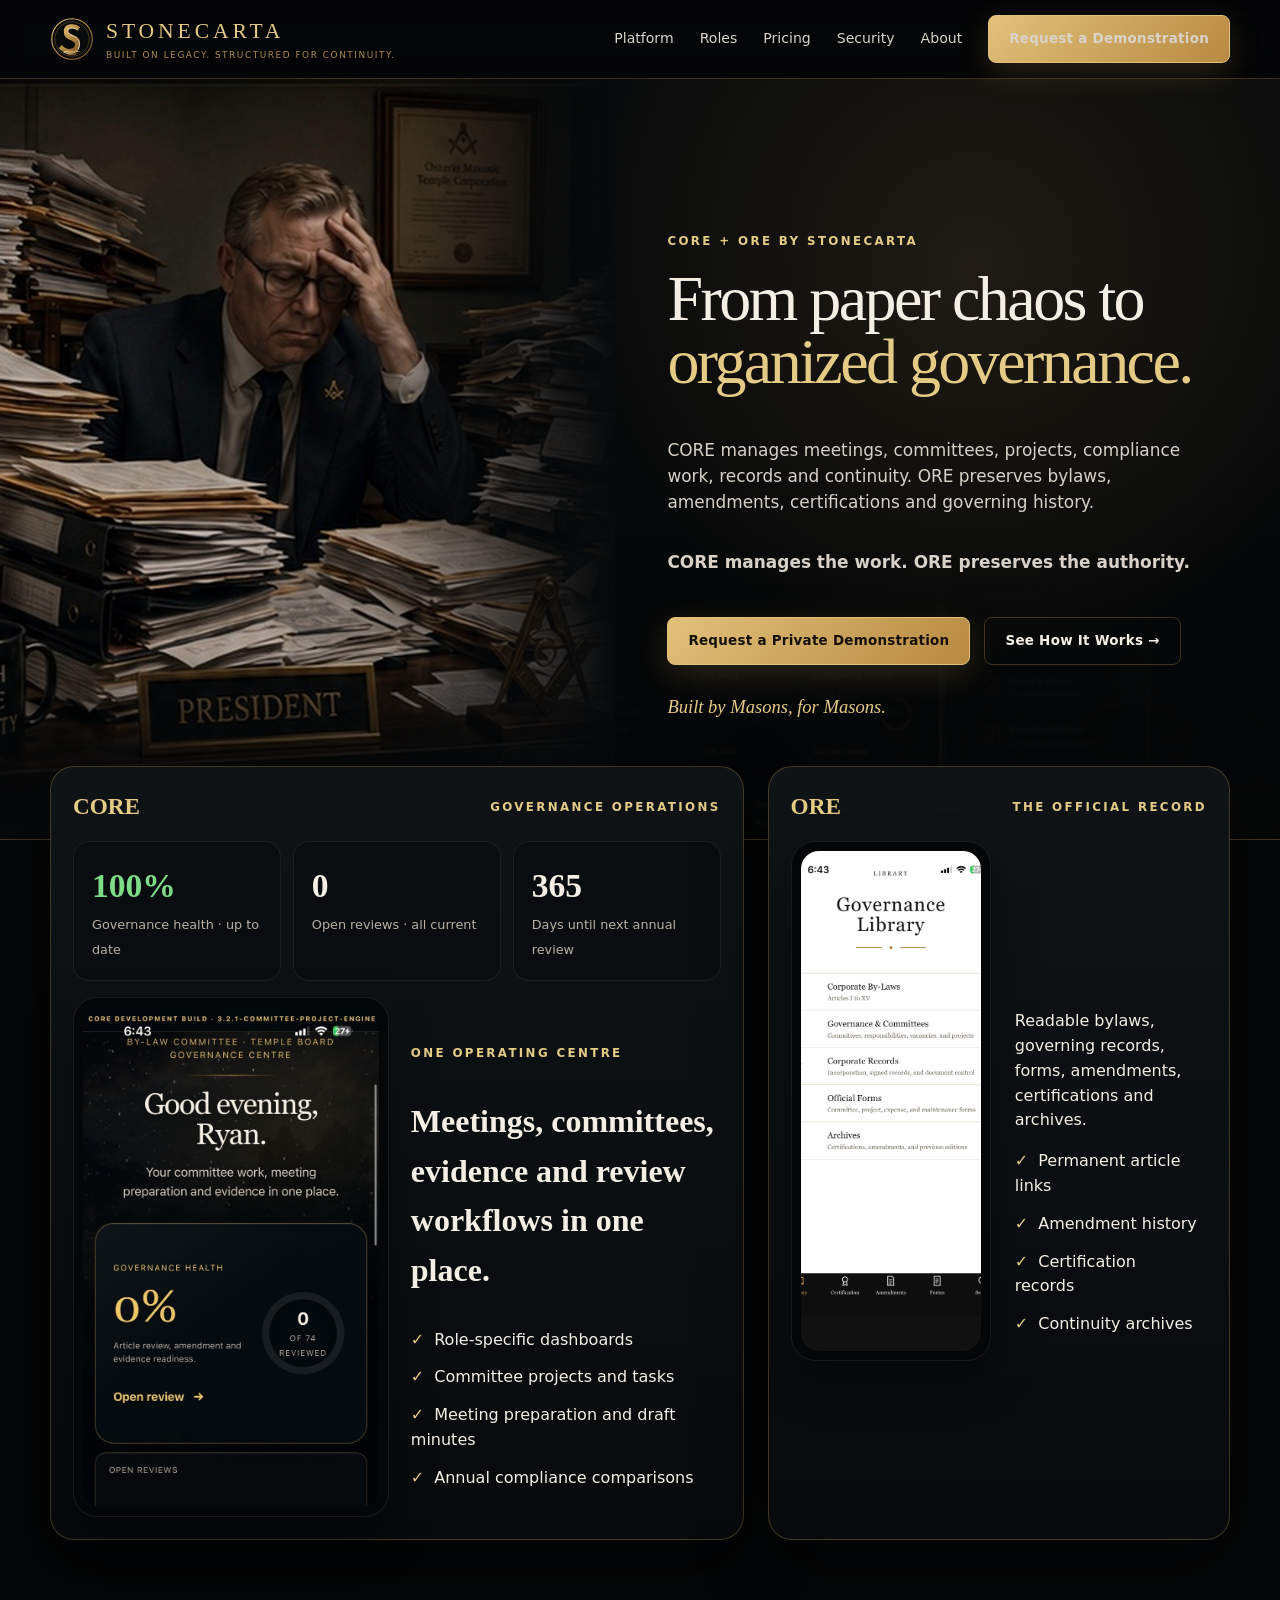
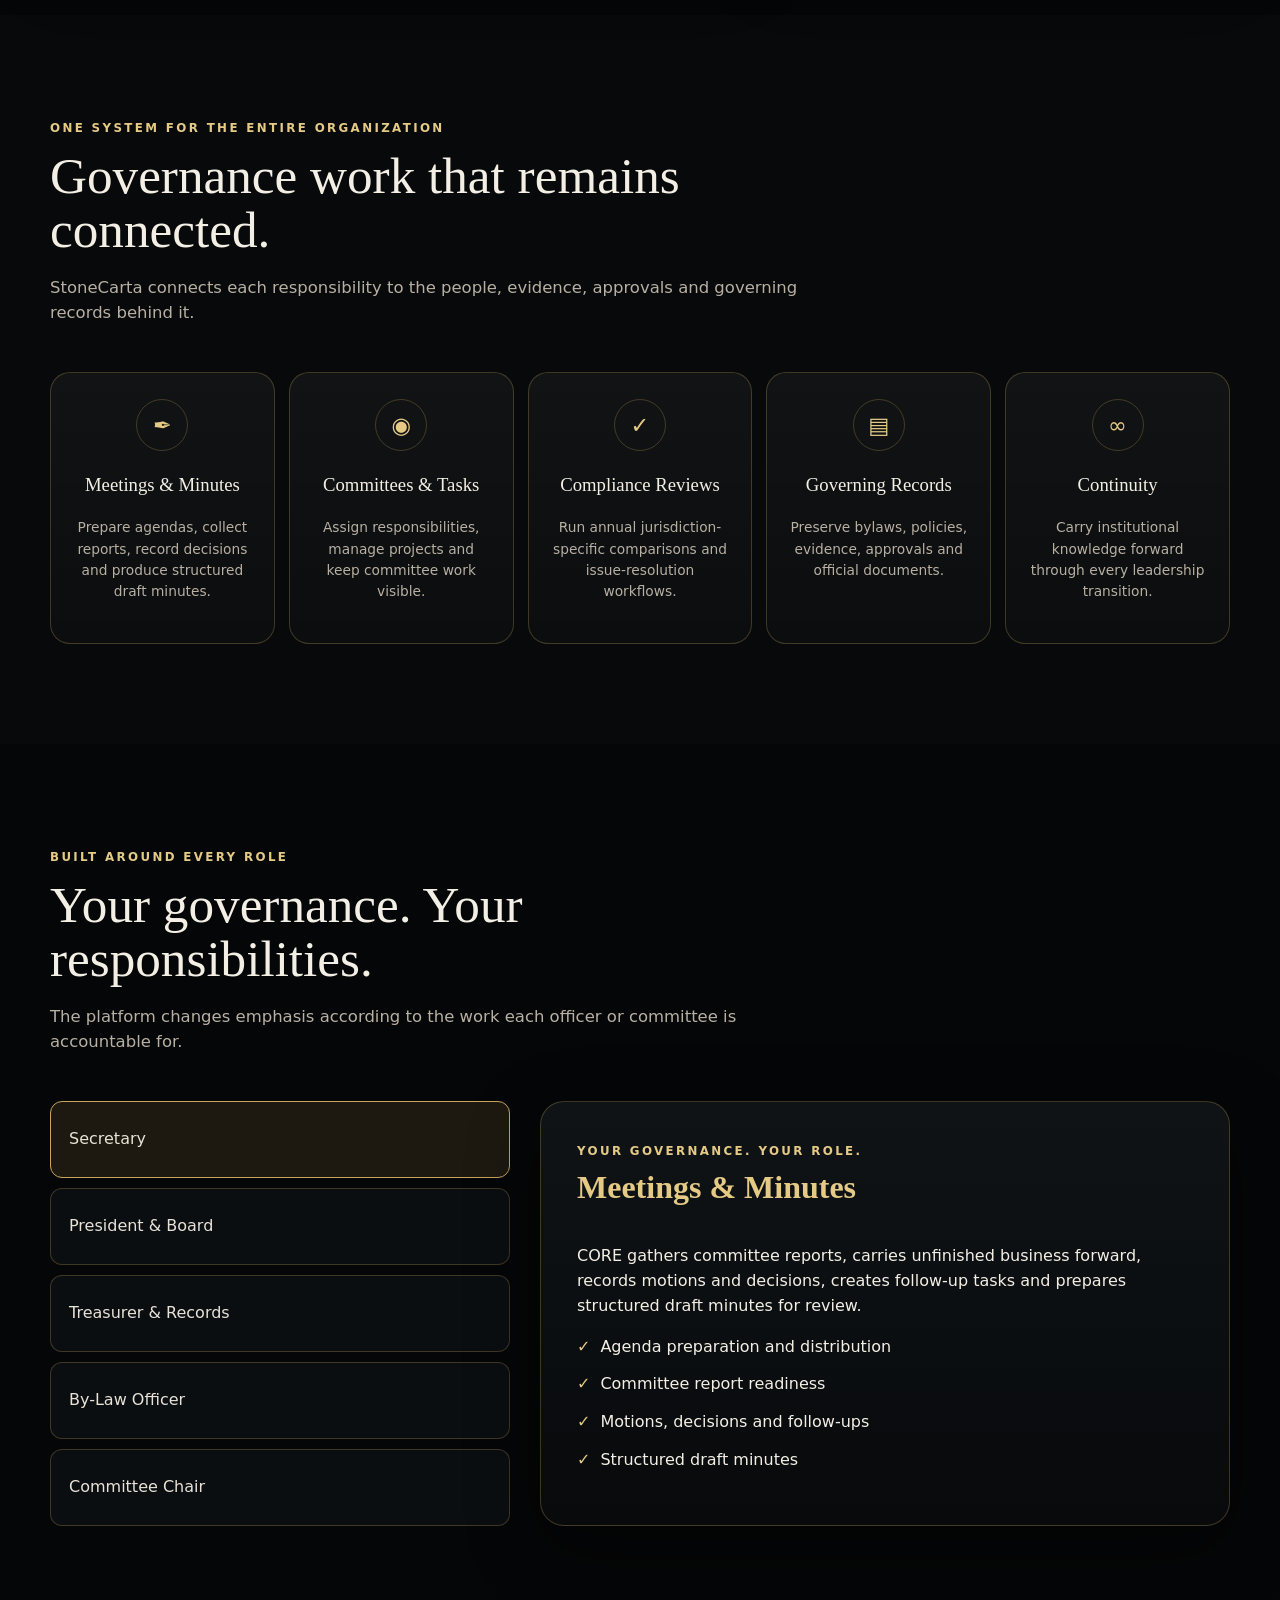
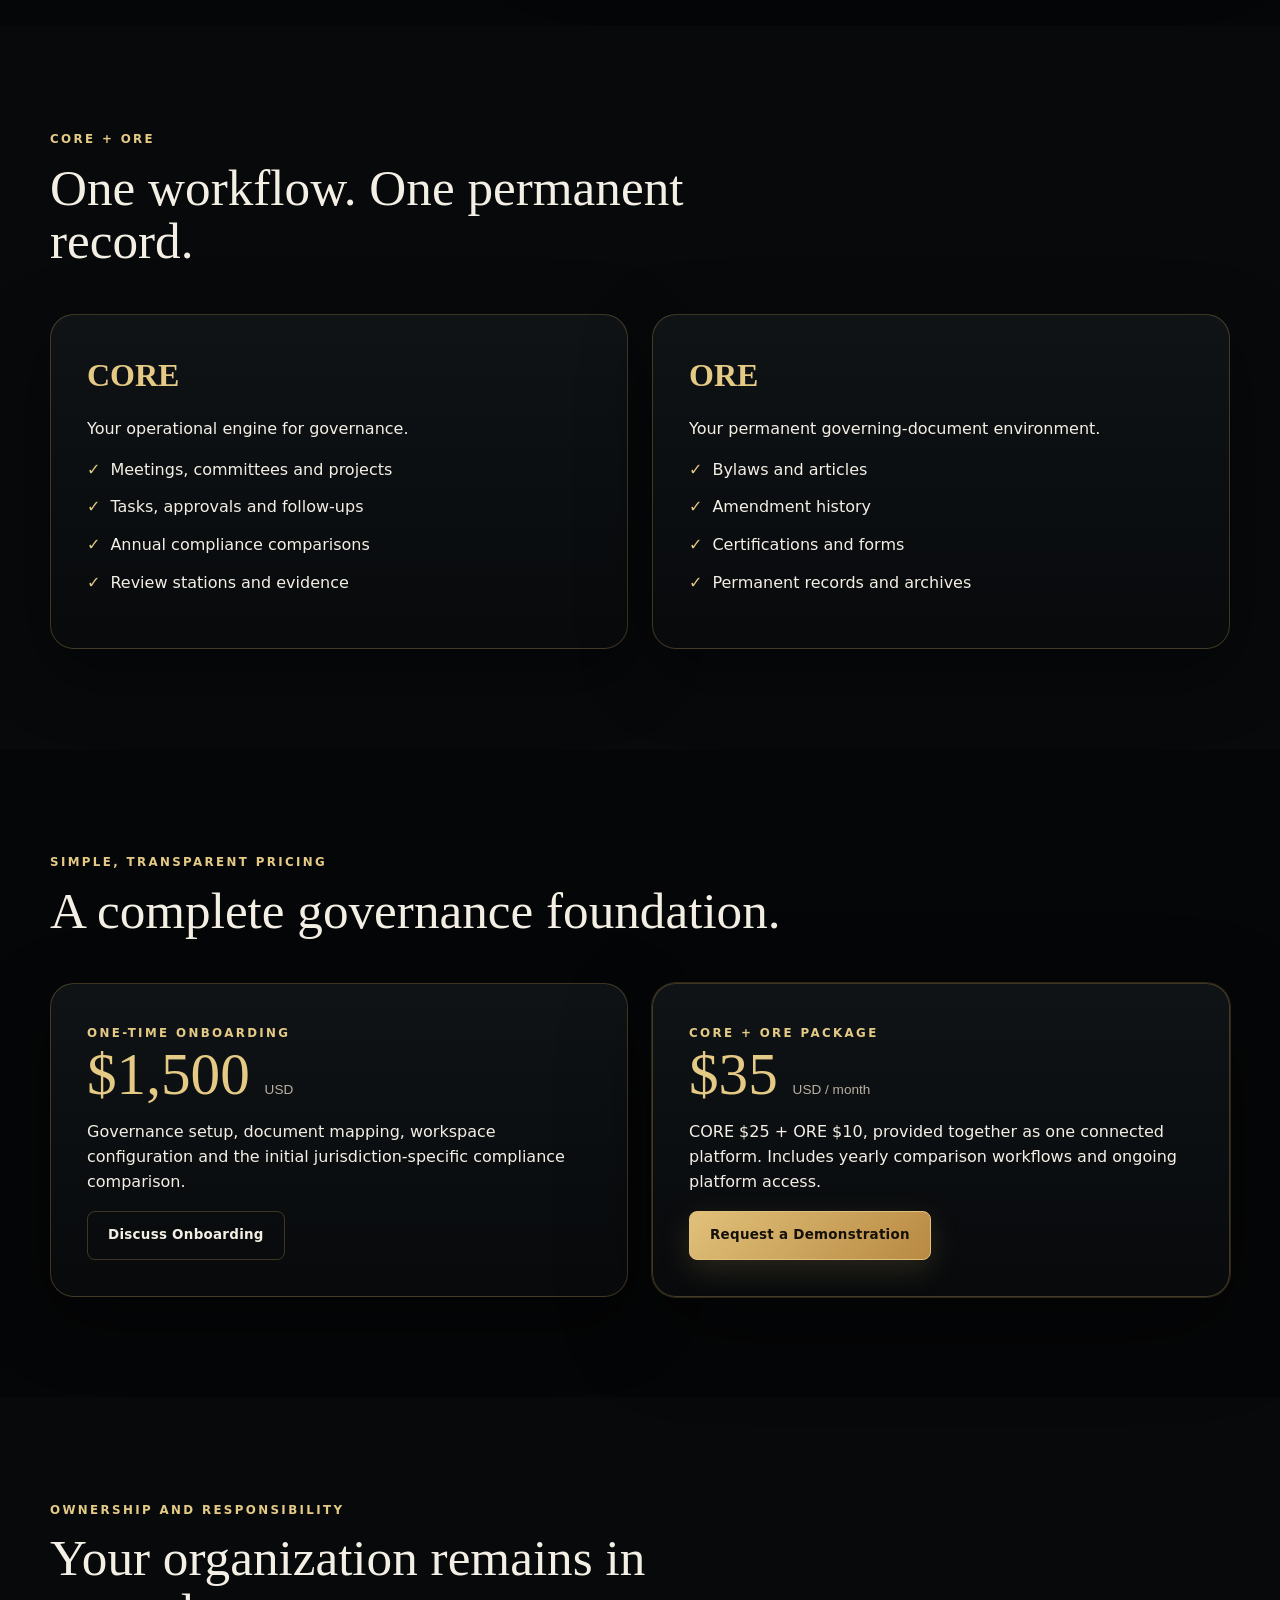
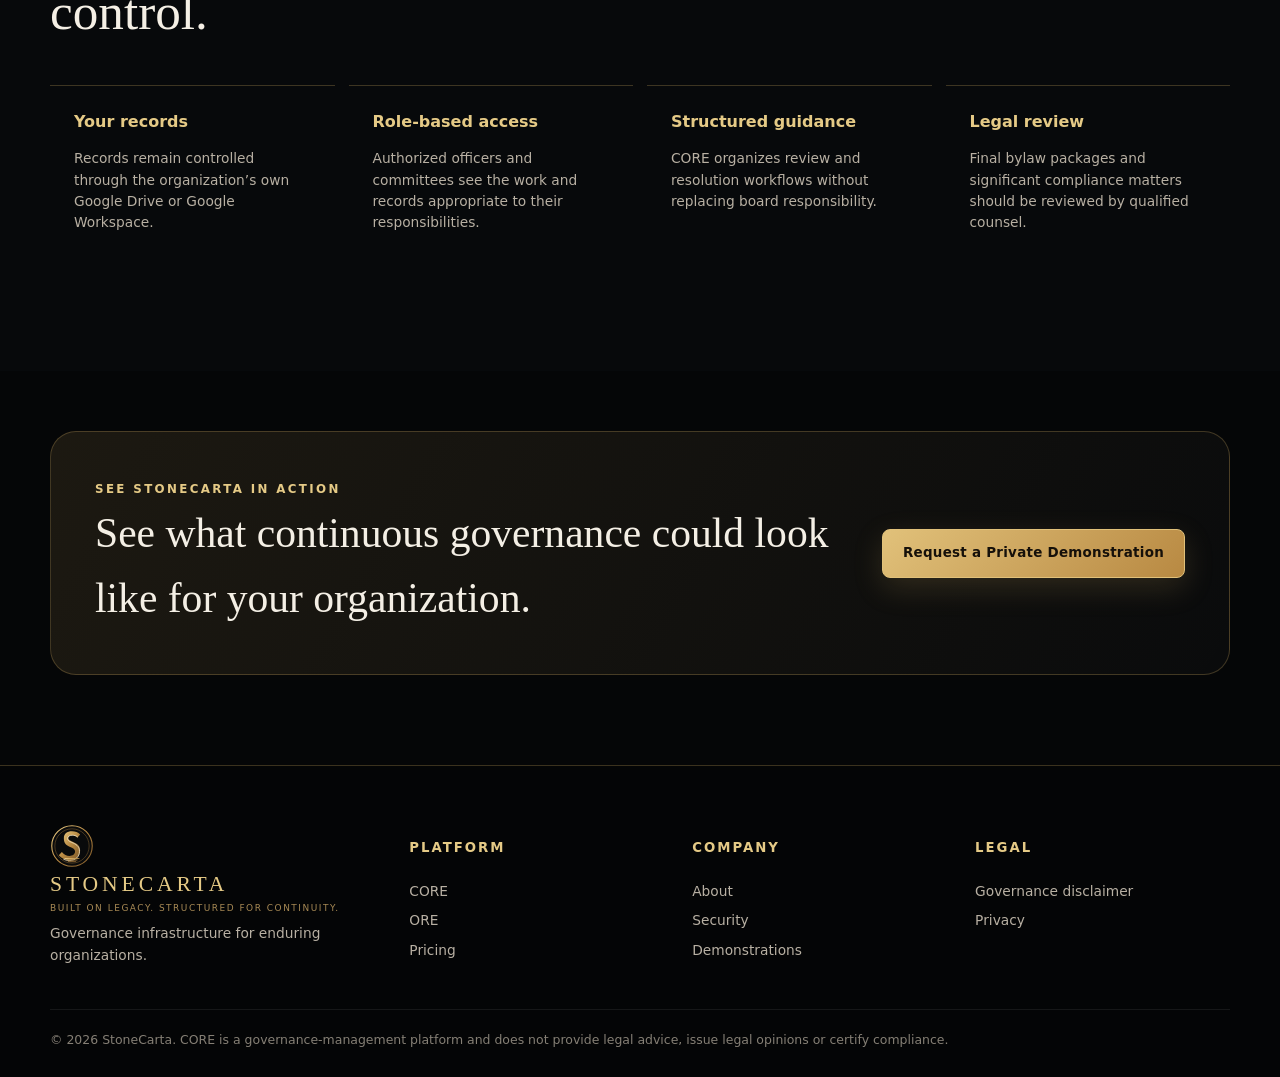
==== index.html @ 60ccff2f "Add files via upload" ====
<!doctype html><html lang="en"><head><meta charset="utf-8"><meta name="viewport" content="width=device-width,initial-scale=1"><meta name="description" content="StoneCarta develops CORE and ORE: governance infrastructure for not-for-profit organizations."><title>StoneCarta | CORE + ORE</title><link rel="icon" href="assets/favicon.svg"><link rel="stylesheet" href="styles.css"></head><body>
<header class="site-header"><div class="container nav"><a class="brand" href="index.html"><img src="assets/stonecarta-mark.svg" alt=""><div><div class="brand-name">STONECARTA</div><div class="brand-tag">Built on legacy. Structured for continuity.</div></div></a><nav class="nav-links"><a href="platform.html">Platform</a><a href="#roles">Roles</a><a href="pricing.html">Pricing</a><a href="security.html">Security</a><a href="about.html">About</a><a class="btn btn-primary" href="demo.html">Request a Demonstration</a></nav><button class="menu-btn" aria-label="Open menu">☰</button></div></header>
<main>
<section class="hero"><div class="hero-grid"><div class="hero-photo" aria-label="Officer surrounded by paper records"></div><div class="hero-copy"><span class="eyebrow">CORE + ORE by StoneCarta</span><h1>From paper chaos to <span class="gold">organized governance.</span></h1><p>CORE manages meetings, committees, projects, compliance work, records and continuity. ORE preserves bylaws, amendments, certifications and governing history.</p><p><strong>CORE manages the work. ORE preserves the authority.</strong></p><div class="hero-actions"><a class="btn btn-primary" href="demo.html">Request a Private Demonstration</a><a class="btn btn-secondary" href="#platform">See How It Works →</a></div><div class="mason-line">Built by Masons, for Masons.</div></div></div></section>
<section class="product-rail" id="platform"><div class="container product-grid"><article class="product-card"><div class="card-head"><h3>CORE</h3><span class="eyebrow">Governance operations</span></div><div class="status-strip"><div class="status-card"><strong>100%</strong><span>Governance health · up to date</span></div><div class="status-card"><strong style="color:#f4efe5">0</strong><span>Open reviews · all current</span></div><div class="status-card"><strong style="color:#f4efe5">365</strong><span>Days until next annual review</span></div></div><div class="phone-stage" style="margin-top:16px"><div class="phone-frame"><img src="assets/core-mobile.jpg" alt="Actual CORE mobile interface"></div><div style="padding:10px 6px"><span class="eyebrow">One operating centre</span><h3 class="serif" style="font-size:2rem">Meetings, committees, evidence and review workflows in one place.</h3><ul class="checklist"><li>Role-specific dashboards</li><li>Committee projects and tasks</li><li>Meeting preparation and draft minutes</li><li>Annual compliance comparisons</li></ul></div></div></article><article class="product-card"><div class="card-head"><h3>ORE</h3><span class="eyebrow">The official record</span></div><div class="phone-stage"><div class="phone-frame ore"><img src="assets/ore-mobile.png" alt="Actual ORE Governance Library interface"></div><div style="padding:8px"><p>Readable bylaws, governing records, forms, amendments, certifications and archives.</p><ul class="checklist"><li>Permanent article links</li><li>Amendment history</li><li>Certification records</li><li>Continuity archives</li></ul></div></div></article></div></section>
<section class="section section-dark"><div class="container"><div class="section-head"><span class="eyebrow">One system for the entire organization</span><h2>Governance work that remains connected.</h2><p>StoneCarta connects each responsibility to the people, evidence, approvals and governing records behind it.</p></div><div class="feature-grid"><article class="feature-card"><div class="feature-icon">✒</div><h3>Meetings & Minutes</h3><p>Prepare agendas, collect reports, record decisions and produce structured draft minutes.</p></article><article class="feature-card"><div class="feature-icon">◉</div><h3>Committees & Tasks</h3><p>Assign responsibilities, manage projects and keep committee work visible.</p></article><article class="feature-card"><div class="feature-icon">✓</div><h3>Compliance Reviews</h3><p>Run annual jurisdiction-specific comparisons and issue-resolution workflows.</p></article><article class="feature-card"><div class="feature-icon">▤</div><h3>Governing Records</h3><p>Preserve bylaws, policies, evidence, approvals and official documents.</p></article><article class="feature-card"><div class="feature-icon">∞</div><h3>Continuity</h3><p>Carry institutional knowledge forward through every leadership transition.</p></article></div></div></section>
<section class="section" id="roles"><div class="container"><div class="section-head"><span class="eyebrow">Built around every role</span><h2>Your governance. Your responsibilities.</h2><p>The platform changes emphasis according to the work each officer or committee is accountable for.</p></div><div class="roles-layout"><div class="role-tabs"><button class="role-tab active" data-role="secretary">Secretary</button><button class="role-tab" data-role="president">President & Board</button><button class="role-tab" data-role="treasurer">Treasurer & Records</button><button class="role-tab" data-role="bylaw">By-Law Officer</button><button class="role-tab" data-role="committee">Committee Chair</button></div><article class="glass-card role-panel" id="role-panel"><span class="eyebrow">Your governance. Your role.</span><h3>Meetings & Minutes</h3><p>CORE gathers committee reports, carries unfinished business forward, records motions and decisions, creates follow-up tasks and prepares structured draft minutes for review.</p><ul class="checklist"><li>Agenda preparation and distribution</li><li>Committee report readiness</li><li>Motions, decisions and follow-ups</li><li>Structured draft minutes</li></ul></article></div></div></section>
<section class="section section-dark"><div class="container"><div class="section-head"><span class="eyebrow">CORE + ORE</span><h2>One workflow. One permanent record.</h2></div><div class="split"><article class="glass-card"><h3>CORE</h3><p>Your operational engine for governance.</p><ul class="checklist"><li>Meetings, committees and projects</li><li>Tasks, approvals and follow-ups</li><li>Annual compliance comparisons</li><li>Review stations and evidence</li></ul></article><article class="glass-card"><h3>ORE</h3><p>Your permanent governing-document environment.</p><ul class="checklist"><li>Bylaws and articles</li><li>Amendment history</li><li>Certifications and forms</li><li>Permanent records and archives</li></ul></article></div></div></section>
<section class="section"><div class="container"><div class="section-head"><span class="eyebrow">Simple, transparent pricing</span><h2>A complete governance foundation.</h2></div><div class="pricing-grid"><article class="glass-card price-card"><span class="eyebrow">One-time onboarding</span><div class="price">$1,500 <small>USD</small></div><p>Governance setup, document mapping, workspace configuration and the initial jurisdiction-specific compliance comparison.</p><a class="btn btn-secondary" href="demo.html">Discuss Onboarding</a></article><article class="glass-card price-card featured"><span class="eyebrow">CORE + ORE package</span><div class="price">$35 <small>USD / month</small></div><p>CORE $25 + ORE $10, provided together as one connected platform. Includes yearly comparison workflows and ongoing platform access.</p><a class="btn btn-primary" href="demo.html">Request a Demonstration</a></article></div></div></section>
<section class="section section-dark"><div class="container"><div class="section-head"><span class="eyebrow">Ownership and responsibility</span><h2>Your organization remains in control.</h2></div><div class="trust-grid"><article class="trust-card"><h4>Your records</h4><p>Records remain controlled through the organization’s own Google Drive or Google Workspace.</p></article><article class="trust-card"><h4>Role-based access</h4><p>Authorized officers and committees see the work and records appropriate to their responsibilities.</p></article><article class="trust-card"><h4>Structured guidance</h4><p>CORE organizes review and resolution workflows without replacing board responsibility.</p></article><article class="trust-card"><h4>Legal review</h4><p>Final bylaw packages and significant compliance matters should be reviewed by qualified counsel.</p></article></div></div></section>
<section class="cta"><div class="container cta-box"><div><span class="eyebrow">See StoneCarta in action</span><h2>See what continuous governance could look like for your organization.</h2></div><a class="btn btn-primary" href="demo.html">Request a Private Demonstration</a></div></section>
</main>
<footer class="footer"><div class="container"><div class="footer-grid"><div><a class="brand" href="index.html"><img src="assets/stonecarta-mark.svg" alt=""><div><div class="brand-name">STONECARTA</div><div class="brand-tag">Built on legacy. Structured for continuity.</div></div></a><p>Governance infrastructure for enduring organizations.</p></div><div><h5>Platform</h5><a href="platform.html">CORE</a><a href="platform.html#ore">ORE</a><a href="pricing.html">Pricing</a></div><div><h5>Company</h5><a href="about.html">About</a><a href="security.html">Security</a><a href="demo.html">Demonstrations</a></div><div><h5>Legal</h5><a href="security.html#disclaimer">Governance disclaimer</a><a href="security.html#privacy">Privacy</a></div></div><div class="legal">© 2026 StoneCarta. CORE is a governance-management platform and does not provide legal advice, issue legal opinions or certify compliance.</div></div></footer><script src="script.js"></script></body></html>
---- styles.css ----
:root{
  --black:#050607;--black2:#090b0d;--panel:#0d1013;--panel2:#12161a;
  --brass:#c8a45d;--brass2:#e5ca86;--ivory:#f4efe5;--muted:#b8b0a3;
  --line:rgba(200,164,93,.28);--glass:rgba(255,255,255,.045);--green:#7edb86;
  --shadow:0 22px 70px rgba(0,0,0,.48);--radius:28px;
}
*{box-sizing:border-box}html{scroll-behavior:smooth}body{margin:0;background:var(--black);color:var(--ivory);font-family:Inter,system-ui,-apple-system,BlinkMacSystemFont,"Segoe UI",sans-serif;line-height:1.55}img{max-width:100%;display:block}a{color:inherit;text-decoration:none}button,input,textarea,select{font:inherit}.container{width:min(1180px,calc(100% - 40px));margin:auto}.serif{font-family:Georgia,"Times New Roman",serif}.eyebrow{letter-spacing:.2em;text-transform:uppercase;font-size:.74rem;color:var(--brass2);font-weight:700}.gold{color:var(--brass2)}
.site-header{position:sticky;top:0;z-index:50;background:rgba(5,6,7,.82);backdrop-filter:blur(18px);border-bottom:1px solid var(--line)}.nav{height:78px;display:flex;align-items:center;justify-content:space-between;gap:24px}.brand{display:flex;align-items:center;gap:12px}.brand img{width:44px;height:44px}.brand-name{font-family:Georgia,serif;font-size:1.35rem;letter-spacing:.18em;color:var(--brass2)}.brand-tag{font-size:.56rem;letter-spacing:.17em;color:#a88a55;text-transform:uppercase}.nav-links{display:flex;align-items:center;gap:26px;font-size:.88rem}.nav-links a{color:#d9d4cb}.nav-links a:hover{color:var(--brass2)}.btn{display:inline-flex;align-items:center;justify-content:center;gap:9px;border-radius:8px;padding:13px 20px;border:1px solid var(--line);font-weight:700;font-size:.84rem;letter-spacing:.02em;transition:.2s ease;cursor:pointer}.btn-primary{background:linear-gradient(135deg,#e1c17a,#b88942);color:#15100a;border-color:#e1c17a;box-shadow:0 10px 30px rgba(200,164,93,.18)}.btn-primary:hover{transform:translateY(-2px);filter:brightness(1.05)}.btn-secondary:hover{background:rgba(200,164,93,.08);border-color:var(--brass)}.menu-btn{display:none;border:0;background:none;color:var(--ivory);font-size:1.7rem}
.hero{position:relative;overflow:hidden;border-bottom:1px solid var(--line);background:radial-gradient(circle at 76% 25%,rgba(200,164,93,.12),transparent 35%),linear-gradient(180deg,#090a0b,#050607)}.hero:after{content:"";position:absolute;inset:auto 0 0;height:260px;background:url('assets/atmosphere.jpg') center/cover;opacity:.2;mask-image:linear-gradient(transparent,#000)}.hero-grid{position:relative;z-index:2;min-height:760px;display:grid;grid-template-columns:1fr 1.08fr;gap:0;align-items:stretch}.hero-photo{position:relative;background:url('assets/paper-chaos.jpg') center/cover;min-height:620px}.hero-photo:after{content:"";position:absolute;inset:0;background:linear-gradient(90deg,transparent 62%,#07090b 100%),linear-gradient(0deg,#07090b 0%,transparent 25%)}.hero-copy{padding:90px 52px 54px;display:flex;flex-direction:column;justify-content:center}.hero h1{font-family:Georgia,serif;font-size:clamp(3rem,5vw,5.7rem);line-height:.98;font-weight:400;letter-spacing:-.04em;margin:18px 0 26px}.hero-copy p{font-size:1.06rem;color:#d7d1c8;max-width:650px}.hero-actions{display:flex;gap:14px;flex-wrap:wrap;margin:24px 0 28px}.mason-line{font-family:Georgia,serif;font-style:italic;color:var(--brass2);font-size:1.16rem}.product-rail{position:relative;z-index:3;margin-top:-74px;padding-bottom:75px}.product-grid{display:grid;grid-template-columns:1.2fr .8fr;gap:24px}.product-card,.glass-card{background:linear-gradient(180deg,rgba(16,20,23,.97),rgba(8,10,12,.97));border:1px solid var(--line);border-radius:24px;box-shadow:var(--shadow)}.product-card{padding:22px}.card-head{display:flex;align-items:center;justify-content:space-between;margin-bottom:16px}.card-head h3{font-family:Georgia,serif;color:var(--brass2);font-size:1.45rem;margin:0}.phone-stage{display:grid;grid-template-columns:1fr 1fr;gap:16px;align-items:end}.phone-frame{background:#050607;border:1px solid rgba(255,255,255,.08);border-radius:24px;padding:9px;box-shadow:0 20px 45px rgba(0,0,0,.45);overflow:hidden}.phone-frame img{border-radius:18px;width:100%;height:500px;object-fit:cover;object-position:top}.phone-frame.ore img{object-fit:cover}.status-strip{display:grid;grid-template-columns:repeat(3,1fr);gap:12px}.status-card{background:#090d10;border:1px solid rgba(255,255,255,.07);border-radius:16px;padding:18px}.status-card strong{display:block;font-family:Georgia,serif;font-size:2.1rem;color:var(--green)}.status-card span{color:var(--muted);font-size:.8rem}
.section{padding:100px 0}.section-dark{background:#07090b}.section-head{max-width:760px;margin-bottom:46px}.section h2{font-family:Georgia,serif;font-weight:400;font-size:clamp(2.25rem,4vw,4rem);line-height:1.05;margin:10px 0 18px}.section-head p{color:var(--muted);font-size:1.03rem}.feature-grid{display:grid;grid-template-columns:repeat(5,1fr);gap:14px}.feature-card{min-height:210px;padding:26px 20px;border:1px solid var(--line);border-radius:20px;background:linear-gradient(180deg,rgba(255,255,255,.045),rgba(255,255,255,.018));text-align:center}.feature-icon{width:52px;height:52px;margin:0 auto 18px;border:1px solid var(--line);border-radius:50%;display:grid;place-items:center;color:var(--brass2);font-size:1.4rem}.feature-card h3{font-family:Georgia,serif;font-weight:400}.feature-card p{font-size:.86rem;color:var(--muted)}
.roles-layout{display:grid;grid-template-columns:.8fr 1.2fr;gap:30px}.role-tabs{display:grid;gap:10px}.role-tab{width:100%;text-align:left;padding:16px 18px;border:1px solid var(--line);border-radius:12px;background:#0b0e11;color:#e8e2d8;cursor:pointer}.role-tab.active{background:rgba(200,164,93,.12);border-color:var(--brass)}.role-panel{padding:36px}.role-panel h3{font-family:Georgia,serif;font-size:2rem;color:var(--brass2);margin-top:0}.checklist{display:grid;gap:13px;padding:0;list-style:none}.checklist li:before{content:"✓";color:var(--brass2);margin-right:10px}.split{display:grid;grid-template-columns:1fr 1fr;gap:24px}.split .glass-card{padding:36px}.split h3{font-family:Georgia,serif;font-size:2rem;color:var(--brass2);margin:0 0 14px}.pricing-grid{display:grid;grid-template-columns:1fr 1fr;gap:24px}.price-card{padding:36px}.price{font-family:Georgia,serif;font-size:3.7rem;color:var(--brass2);line-height:1}.price small{font-family:Inter,sans-serif;font-size:.85rem;color:var(--muted)}.price-card.featured{box-shadow:0 0 0 1px rgba(200,164,93,.22),0 30px 90px rgba(0,0,0,.45)}
.trust-grid{display:grid;grid-template-columns:repeat(4,1fr);gap:14px}.trust-card{padding:24px;border-top:1px solid var(--line)}.trust-card h4{color:var(--brass2);margin:0 0 8px}.trust-card p{color:var(--muted);font-size:.86rem}.cta{padding:60px 0 90px}.cta-box{display:grid;grid-template-columns:1fr auto;align-items:center;gap:30px;padding:44px;background:linear-gradient(120deg,rgba(200,164,93,.12),rgba(255,255,255,.025));border:1px solid var(--line);border-radius:26px}.cta h2{font-family:Georgia,serif;font-weight:400;font-size:2.6rem;margin:0}.footer{border-top:1px solid var(--line);padding:50px 0 28px;background:#040506}.footer-grid{display:grid;grid-template-columns:1.3fr repeat(3,1fr);gap:28px}.footer h5{color:var(--brass2);text-transform:uppercase;letter-spacing:.15em}.footer a,.footer p{display:block;color:var(--muted);font-size:.86rem;margin:8px 0}.legal{border-top:1px solid rgba(255,255,255,.07);margin-top:35px;padding-top:20px;font-size:.78rem;color:#857f75}
.page-hero{padding:110px 0 70px;background:radial-gradient(circle at 80% 20%,rgba(200,164,93,.12),transparent 32%),#07090b;border-bottom:1px solid var(--line)}.page-hero h1{font-family:Georgia,serif;font-size:clamp(3rem,6vw,5.5rem);font-weight:400;line-height:1;margin:8px 0 20px}.prose{max-width:800px;color:#cdc6bb}.content-grid{display:grid;grid-template-columns:repeat(3,1fr);gap:20px}.content-card{padding:28px}.content-card h3{font-family:Georgia,serif;color:var(--brass2);font-size:1.5rem}.demo-wrap{display:grid;grid-template-columns:.75fr 1.25fr;gap:28px}.demo-form{padding:34px}.field{display:grid;gap:8px;margin-bottom:18px}.field label{font-size:.8rem;text-transform:uppercase;letter-spacing:.12em;color:#c9b98f}.field input,.field textarea,.field select{width:100%;background:#080b0d;color:var(--ivory);border:1px solid rgba(255,255,255,.12);border-radius:10px;padding:14px}.field textarea{min-height:130px;resize:vertical}.form-note{font-size:.78rem;color:var(--muted)}.success{display:none;padding:16px;border:1px solid rgba(126,219,134,.35);background:rgba(126,219,134,.08);border-radius:10px;color:#a7efad;margin-top:15px}
@media(max-width:980px){.nav-links{display:none}.menu-btn{display:block}.nav-links.open{position:absolute;display:grid;top:78px;left:0;right:0;background:#080a0c;padding:24px 20px;border-bottom:1px solid var(--line)}.hero-grid{grid-template-columns:1fr}.hero-photo{min-height:470px;order:2}.hero-copy{padding:70px 28px 130px;order:1}.product-grid,.roles-layout,.split,.pricing-grid,.demo-wrap{grid-template-columns:1fr}.feature-grid{grid-template-columns:repeat(2,1fr)}.trust-grid{grid-template-columns:repeat(2,1fr)}.product-rail{margin-top:-90px}.phone-frame img{height:610px}.footer-grid{grid-template-columns:1fr 1fr}.cta-box{grid-template-columns:1fr}.content-grid{grid-template-columns:1fr 1fr}}
@media(max-width:640px){.container{width:min(100% - 24px,1180px)}.nav{height:68px}.brand-name{font-size:1.05rem}.brand-tag{display:none}.hero-copy{padding:54px 12px 112px}.hero h1{font-size:3.15rem}.hero-photo{min-height:380px}.product-rail{margin-top:-72px}.product-card{padding:13px}.phone-stage{grid-template-columns:1fr 1fr;gap:8px}.phone-frame{padding:5px;border-radius:16px}.phone-frame img{height:410px;border-radius:12px}.status-strip{grid-template-columns:1fr}.feature-grid,.trust-grid,.content-grid{grid-template-columns:1fr}.feature-card{min-height:auto}.section{padding:72px 0}.roles-layout{gap:18px}.role-panel{padding:24px}.price{font-size:3rem}.cta h2{font-size:2rem}.cta-box{padding:28px}.footer-grid{grid-template-columns:1fr}.site-header .btn{display:none}}
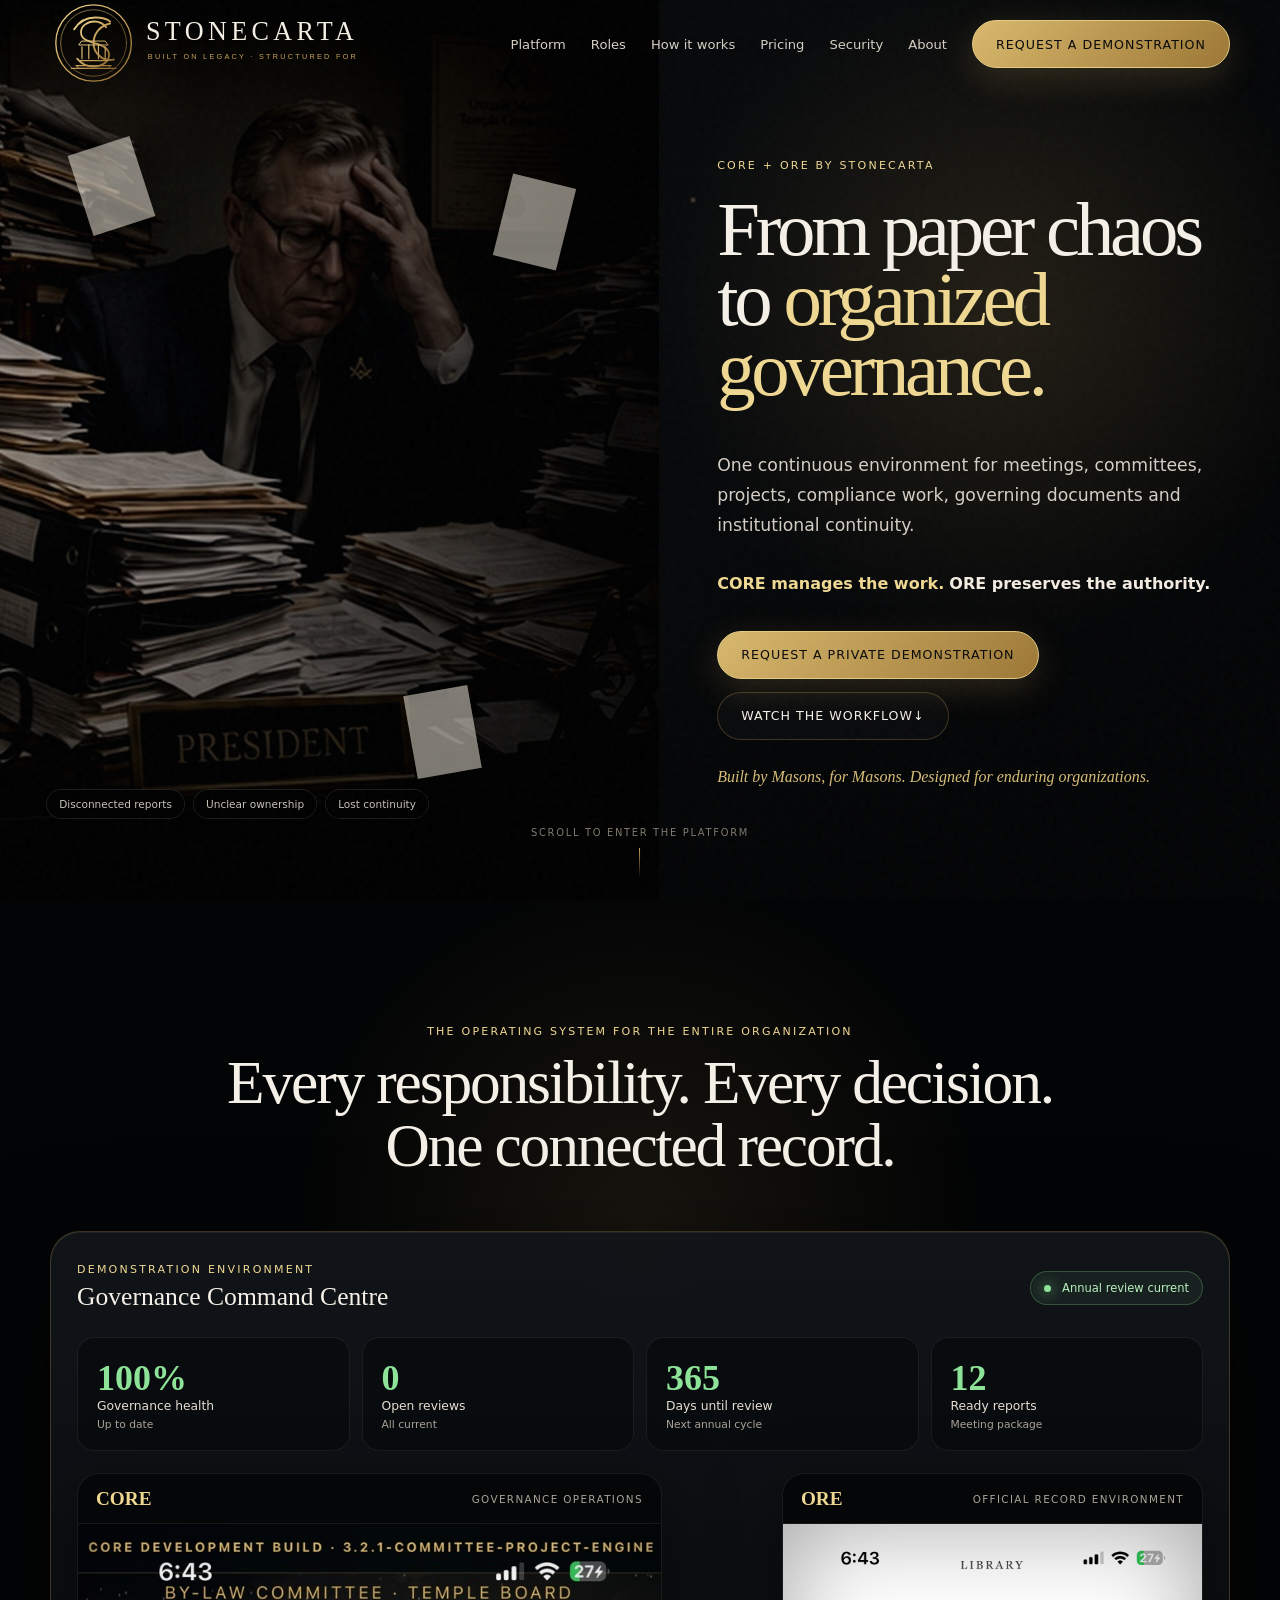
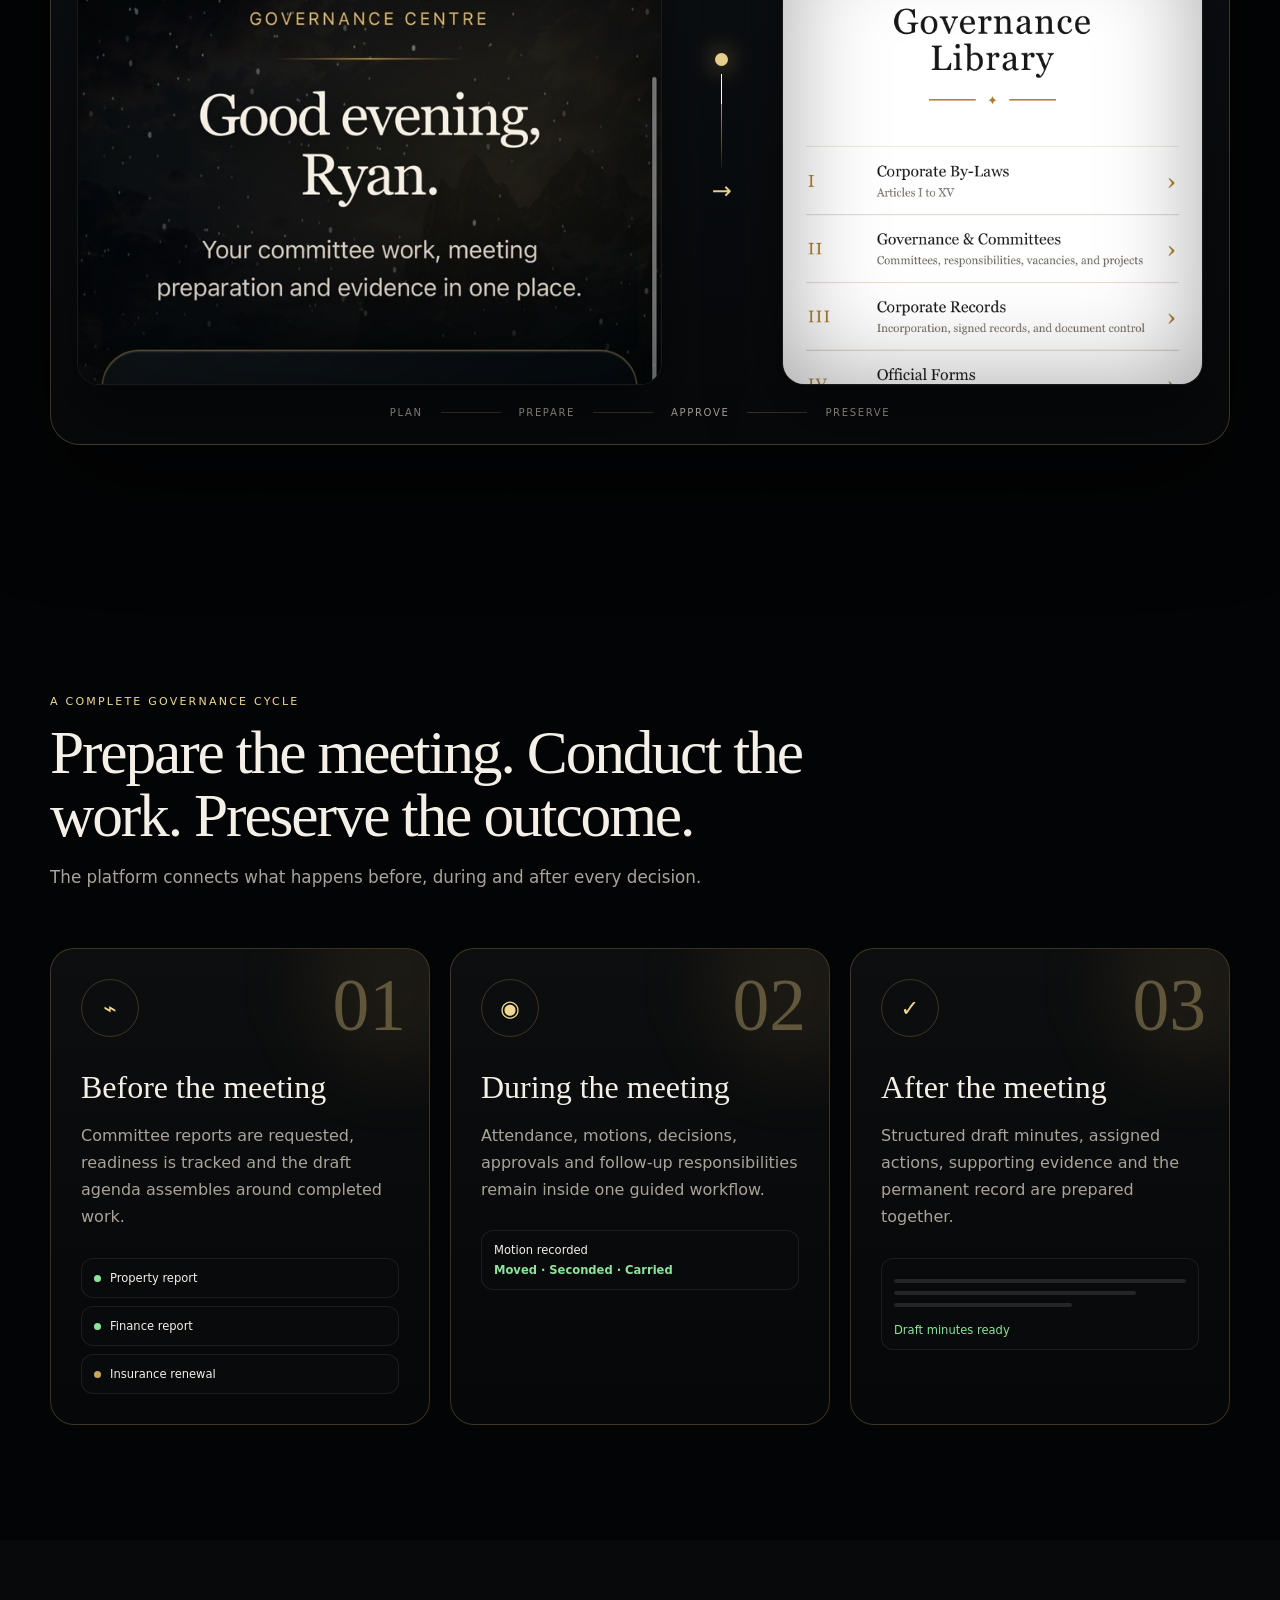
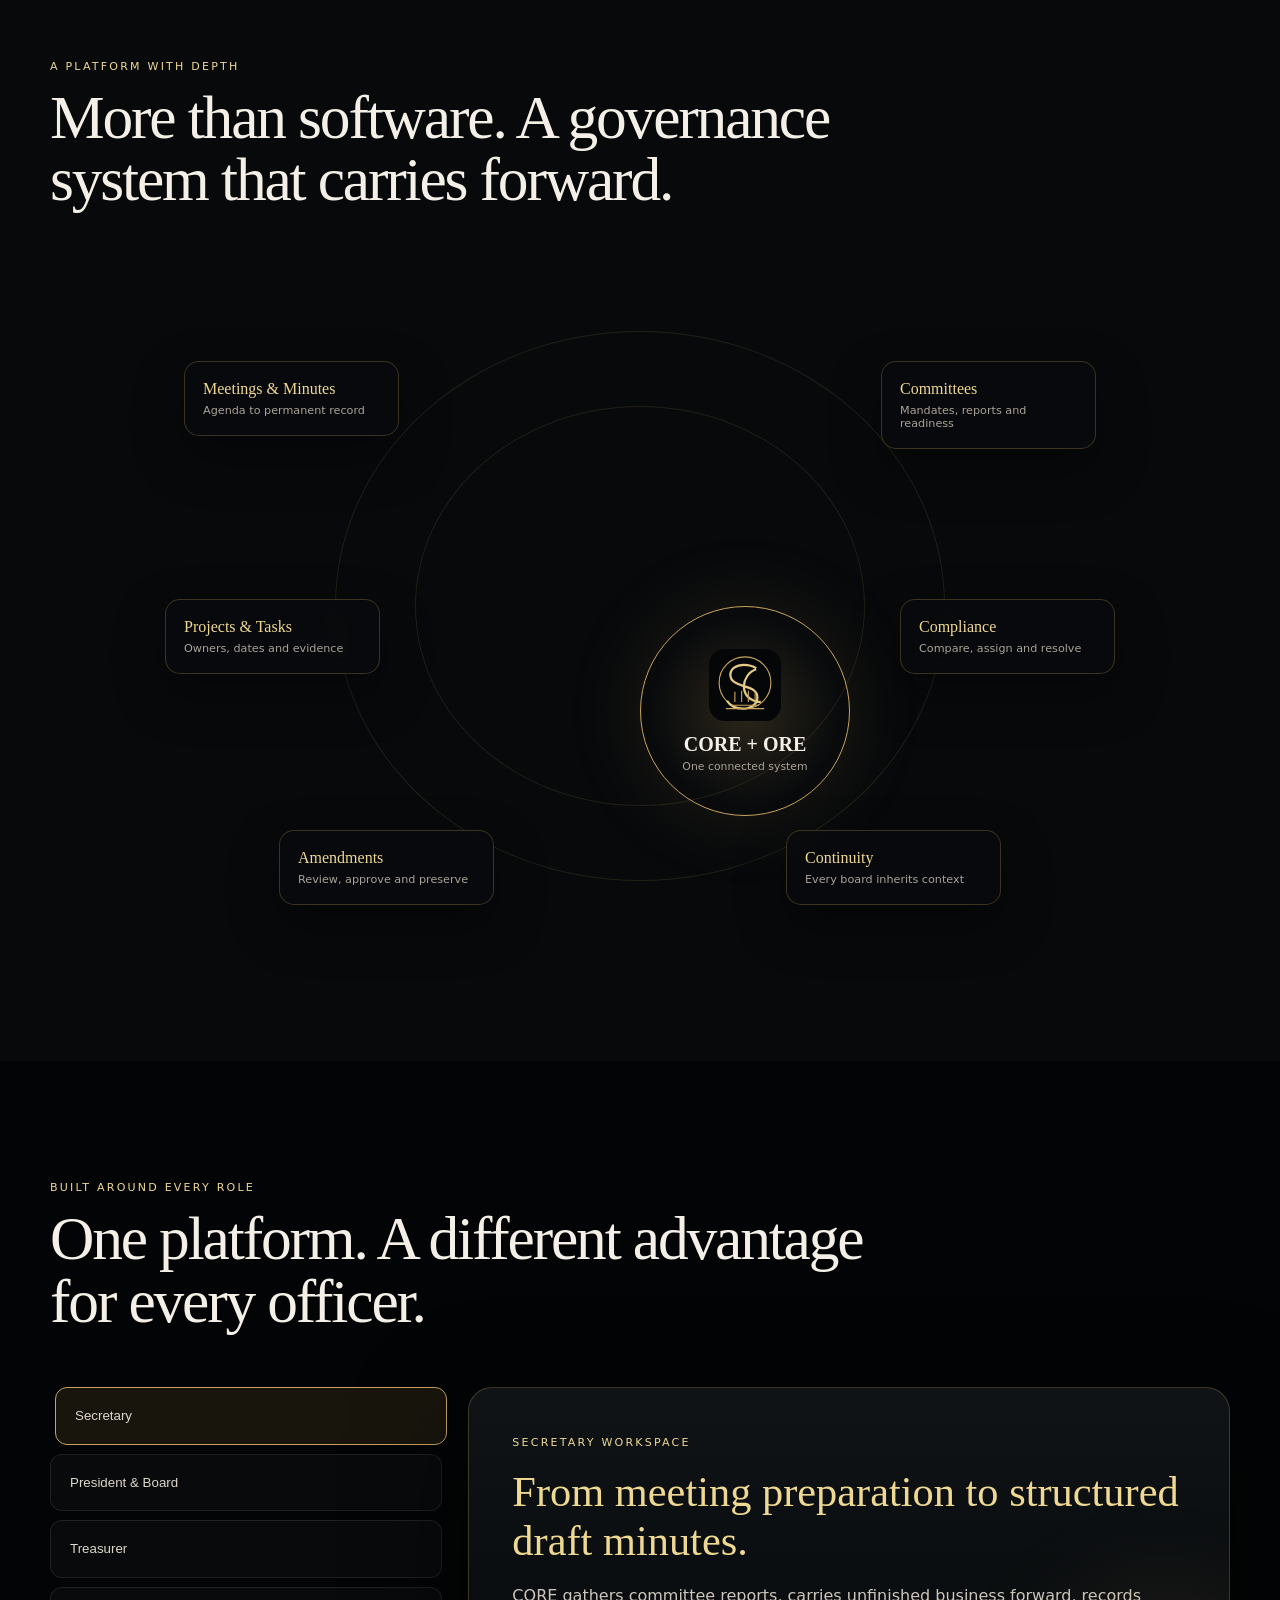
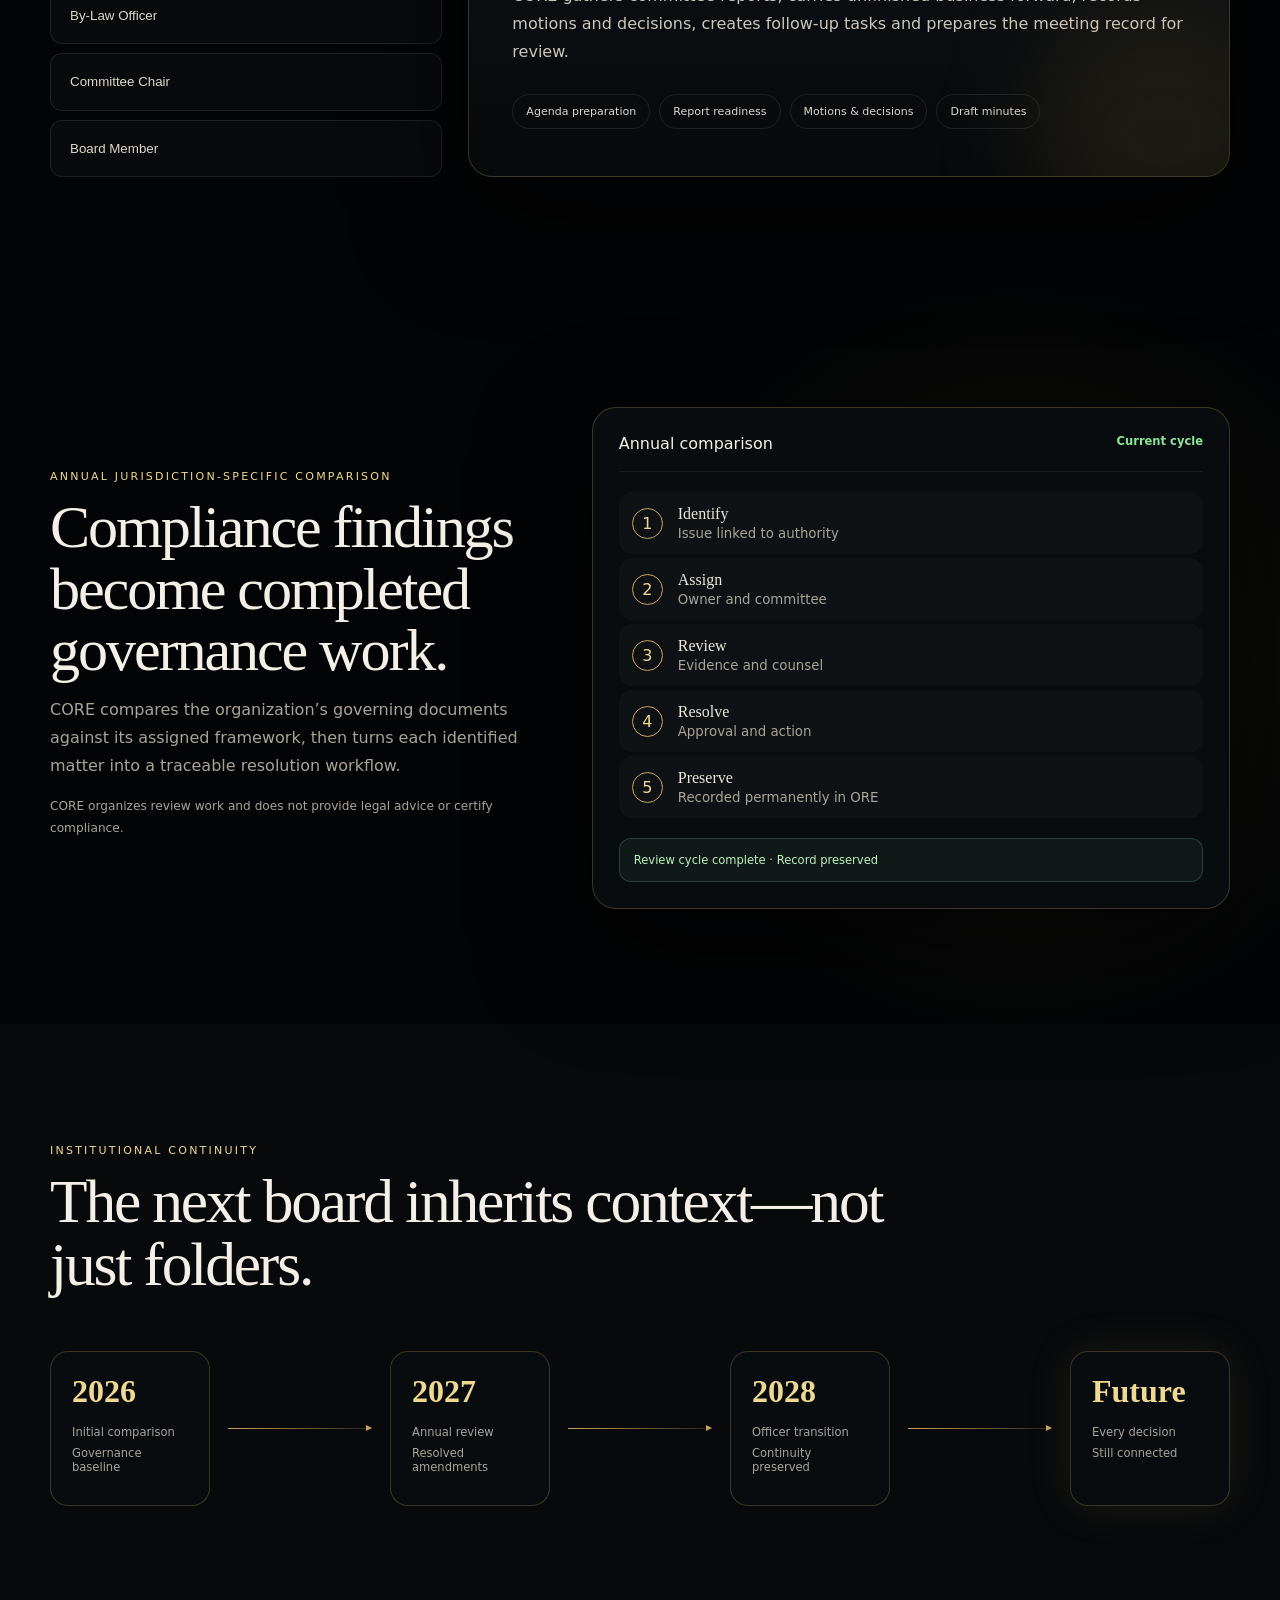
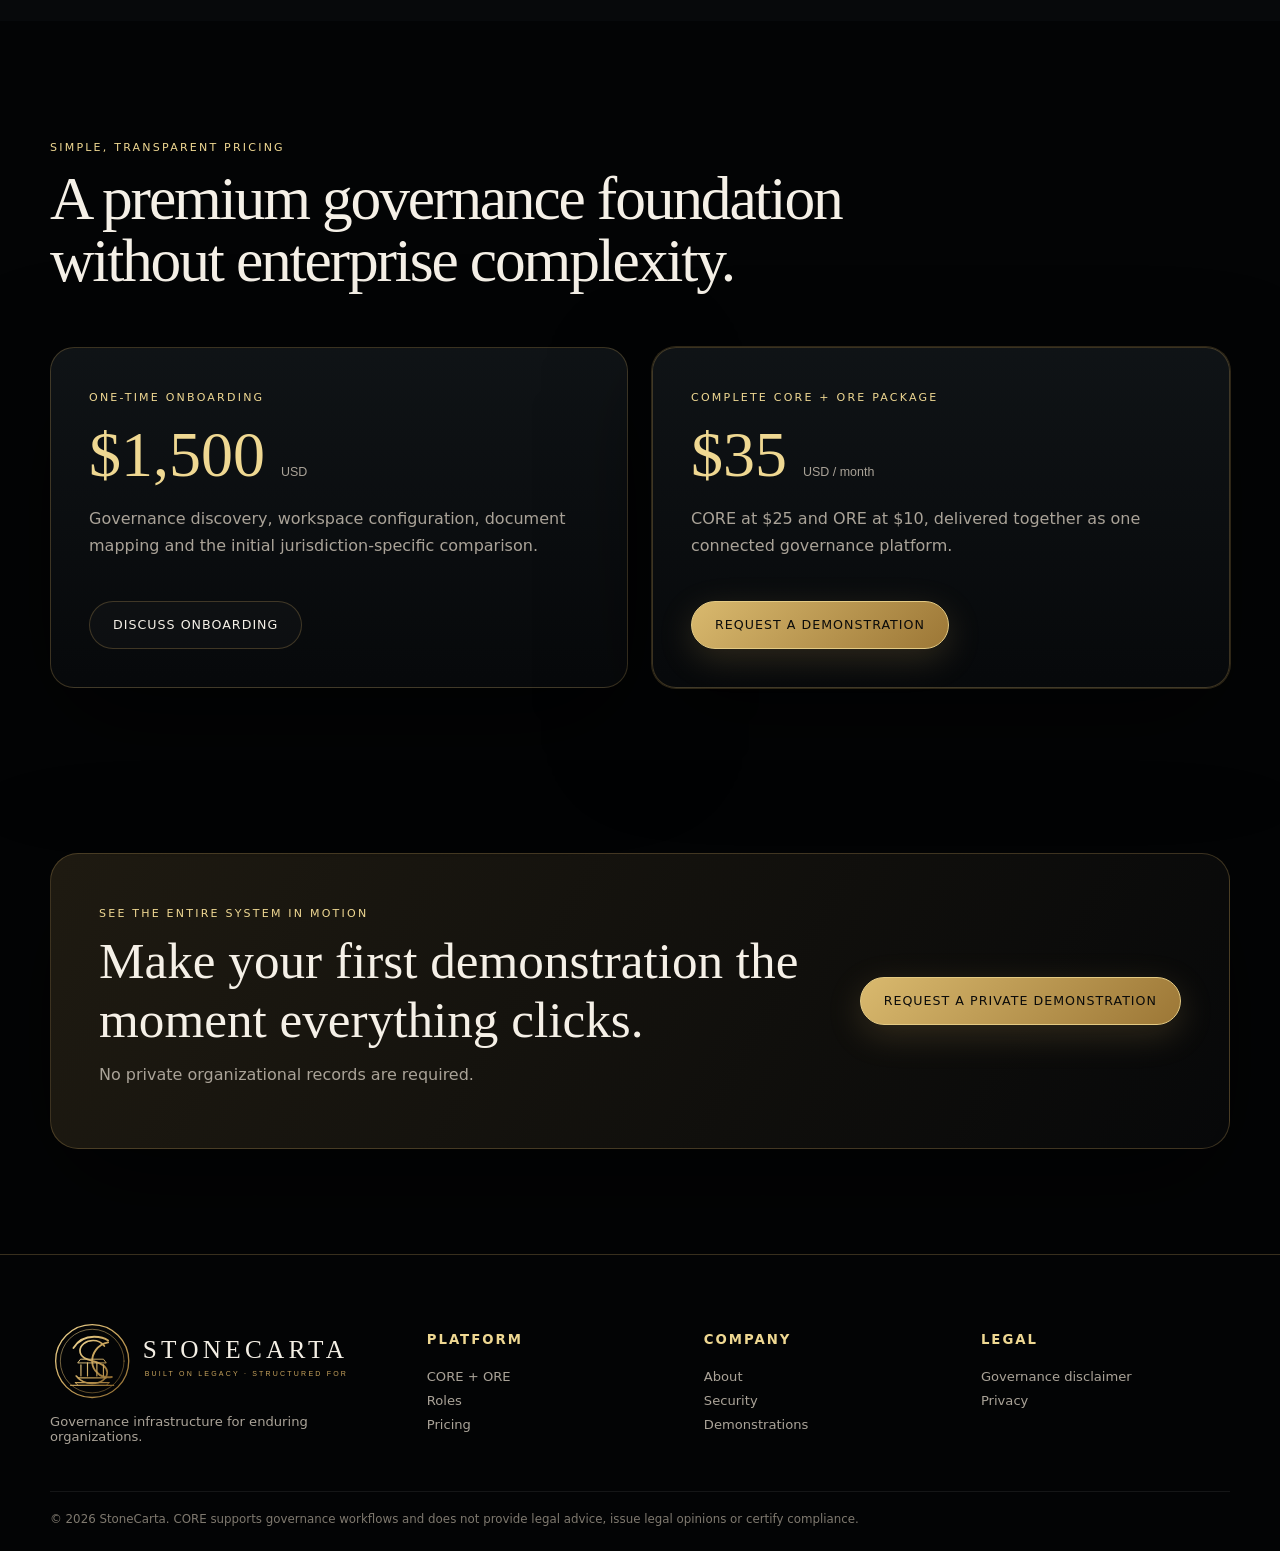
==== commit 5388affc: "Add files via upload" ====
--- a/index.html
+++ b/index.html
@@ -1,13 +1,24 @@
-<!doctype html><html lang="en"><head><meta charset="utf-8"><meta name="viewport" content="width=device-width,initial-scale=1"><meta name="description" content="StoneCarta develops CORE and ORE: governance infrastructure for not-for-profit organizations."><title>StoneCarta | CORE + ORE</title><link rel="icon" href="assets/favicon.svg"><link rel="stylesheet" href="styles.css"></head><body>
-<header class="site-header"><div class="container nav"><a class="brand" href="index.html"><img src="assets/stonecarta-mark.svg" alt=""><div><div class="brand-name">STONECARTA</div><div class="brand-tag">Built on legacy. Structured for continuity.</div></div></a><nav class="nav-links"><a href="platform.html">Platform</a><a href="#roles">Roles</a><a href="pricing.html">Pricing</a><a href="security.html">Security</a><a href="about.html">About</a><a class="btn btn-primary" href="demo.html">Request a Demonstration</a></nav><button class="menu-btn" aria-label="Open menu">☰</button></div></header>
+<!doctype html><html lang="en"><head><meta charset="utf-8"><meta name="viewport" content="width=device-width,initial-scale=1"><meta name="description" content="StoneCarta develops CORE and ORE: continuous governance infrastructure for not-for-profit organizations."><title>StoneCarta | CORE + ORE</title><link rel="icon" href="assets/favicon.svg"><link rel="stylesheet" href="styles.css"></head><body>
+<div class="progress-bar" aria-hidden="true"></div>
+<header class="site-header"><div class="container nav"><a class="brand" href="index.html"><img src="assets/stonecarta-mark.svg" alt="StoneCarta"></a><nav class="nav-links"><a href="platform.html">Platform</a><a href="#roles">Roles</a><a href="#journey">How it works</a><a href="pricing.html">Pricing</a><a href="security.html">Security</a><a href="about.html">About</a><a class="btn btn-primary" href="demo.html">Request a Demonstration</a></nav><button class="menu-btn" aria-label="Open menu" aria-expanded="false"><span></span><span></span></button></div></header>
 <main>
-<section class="hero"><div class="hero-grid"><div class="hero-photo" aria-label="Officer surrounded by paper records"></div><div class="hero-copy"><span class="eyebrow">CORE + ORE by StoneCarta</span><h1>From paper chaos to <span class="gold">organized governance.</span></h1><p>CORE manages meetings, committees, projects, compliance work, records and continuity. ORE preserves bylaws, amendments, certifications and governing history.</p><p><strong>CORE manages the work. ORE preserves the authority.</strong></p><div class="hero-actions"><a class="btn btn-primary" href="demo.html">Request a Private Demonstration</a><a class="btn btn-secondary" href="#platform">See How It Works →</a></div><div class="mason-line">Built by Masons, for Masons.</div></div></div></section>
-<section class="product-rail" id="platform"><div class="container product-grid"><article class="product-card"><div class="card-head"><h3>CORE</h3><span class="eyebrow">Governance operations</span></div><div class="status-strip"><div class="status-card"><strong>100%</strong><span>Governance health · up to date</span></div><div class="status-card"><strong style="color:#f4efe5">0</strong><span>Open reviews · all current</span></div><div class="status-card"><strong style="color:#f4efe5">365</strong><span>Days until next annual review</span></div></div><div class="phone-stage" style="margin-top:16px"><div class="phone-frame"><img src="assets/core-mobile.jpg" alt="Actual CORE mobile interface"></div><div style="padding:10px 6px"><span class="eyebrow">One operating centre</span><h3 class="serif" style="font-size:2rem">Meetings, committees, evidence and review workflows in one place.</h3><ul class="checklist"><li>Role-specific dashboards</li><li>Committee projects and tasks</li><li>Meeting preparation and draft minutes</li><li>Annual compliance comparisons</li></ul></div></div></article><article class="product-card"><div class="card-head"><h3>ORE</h3><span class="eyebrow">The official record</span></div><div class="phone-stage"><div class="phone-frame ore"><img src="assets/ore-mobile.png" alt="Actual ORE Governance Library interface"></div><div style="padding:8px"><p>Readable bylaws, governing records, forms, amendments, certifications and archives.</p><ul class="checklist"><li>Permanent article links</li><li>Amendment history</li><li>Certification records</li><li>Continuity archives</li></ul></div></div></article></div></section>
-<section class="section section-dark"><div class="container"><div class="section-head"><span class="eyebrow">One system for the entire organization</span><h2>Governance work that remains connected.</h2><p>StoneCarta connects each responsibility to the people, evidence, approvals and governing records behind it.</p></div><div class="feature-grid"><article class="feature-card"><div class="feature-icon">✒</div><h3>Meetings & Minutes</h3><p>Prepare agendas, collect reports, record decisions and produce structured draft minutes.</p></article><article class="feature-card"><div class="feature-icon">◉</div><h3>Committees & Tasks</h3><p>Assign responsibilities, manage projects and keep committee work visible.</p></article><article class="feature-card"><div class="feature-icon">✓</div><h3>Compliance Reviews</h3><p>Run annual jurisdiction-specific comparisons and issue-resolution workflows.</p></article><article class="feature-card"><div class="feature-icon">▤</div><h3>Governing Records</h3><p>Preserve bylaws, policies, evidence, approvals and official documents.</p></article><article class="feature-card"><div class="feature-icon">∞</div><h3>Continuity</h3><p>Carry institutional knowledge forward through every leadership transition.</p></article></div></div></section>
-<section class="section" id="roles"><div class="container"><div class="section-head"><span class="eyebrow">Built around every role</span><h2>Your governance. Your responsibilities.</h2><p>The platform changes emphasis according to the work each officer or committee is accountable for.</p></div><div class="roles-layout"><div class="role-tabs"><button class="role-tab active" data-role="secretary">Secretary</button><button class="role-tab" data-role="president">President & Board</button><button class="role-tab" data-role="treasurer">Treasurer & Records</button><button class="role-tab" data-role="bylaw">By-Law Officer</button><button class="role-tab" data-role="committee">Committee Chair</button></div><article class="glass-card role-panel" id="role-panel"><span class="eyebrow">Your governance. Your role.</span><h3>Meetings & Minutes</h3><p>CORE gathers committee reports, carries unfinished business forward, records motions and decisions, creates follow-up tasks and prepares structured draft minutes for review.</p><ul class="checklist"><li>Agenda preparation and distribution</li><li>Committee report readiness</li><li>Motions, decisions and follow-ups</li><li>Structured draft minutes</li></ul></article></div></div></section>
-<section class="section section-dark"><div class="container"><div class="section-head"><span class="eyebrow">CORE + ORE</span><h2>One workflow. One permanent record.</h2></div><div class="split"><article class="glass-card"><h3>CORE</h3><p>Your operational engine for governance.</p><ul class="checklist"><li>Meetings, committees and projects</li><li>Tasks, approvals and follow-ups</li><li>Annual compliance comparisons</li><li>Review stations and evidence</li></ul></article><article class="glass-card"><h3>ORE</h3><p>Your permanent governing-document environment.</p><ul class="checklist"><li>Bylaws and articles</li><li>Amendment history</li><li>Certifications and forms</li><li>Permanent records and archives</li></ul></article></div></div></section>
-<section class="section"><div class="container"><div class="section-head"><span class="eyebrow">Simple, transparent pricing</span><h2>A complete governance foundation.</h2></div><div class="pricing-grid"><article class="glass-card price-card"><span class="eyebrow">One-time onboarding</span><div class="price">$1,500 <small>USD</small></div><p>Governance setup, document mapping, workspace configuration and the initial jurisdiction-specific compliance comparison.</p><a class="btn btn-secondary" href="demo.html">Discuss Onboarding</a></article><article class="glass-card price-card featured"><span class="eyebrow">CORE + ORE package</span><div class="price">$35 <small>USD / month</small></div><p>CORE $25 + ORE $10, provided together as one connected platform. Includes yearly comparison workflows and ongoing platform access.</p><a class="btn btn-primary" href="demo.html">Request a Demonstration</a></article></div></div></section>
-<section class="section section-dark"><div class="container"><div class="section-head"><span class="eyebrow">Ownership and responsibility</span><h2>Your organization remains in control.</h2></div><div class="trust-grid"><article class="trust-card"><h4>Your records</h4><p>Records remain controlled through the organization’s own Google Drive or Google Workspace.</p></article><article class="trust-card"><h4>Role-based access</h4><p>Authorized officers and committees see the work and records appropriate to their responsibilities.</p></article><article class="trust-card"><h4>Structured guidance</h4><p>CORE organizes review and resolution workflows without replacing board responsibility.</p></article><article class="trust-card"><h4>Legal review</h4><p>Final bylaw packages and significant compliance matters should be reviewed by qualified counsel.</p></article></div></div></section>
-<section class="cta"><div class="container cta-box"><div><span class="eyebrow">See StoneCarta in action</span><h2>See what continuous governance could look like for your organization.</h2></div><a class="btn btn-primary" href="demo.html">Request a Private Demonstration</a></div></section>
+<section class="hero cinematic" id="top"><div class="hero-atmosphere" aria-hidden="true"><i></i><i></i><i></i></div><div class="hero-grid"><div class="hero-photo reveal-left" aria-label="Governance officer surrounded by paper records"><div class="paper paper-a"></div><div class="paper paper-b"></div><div class="paper paper-c"></div><div class="chaos-label"><span>Disconnected reports</span><span>Unclear ownership</span><span>Lost continuity</span></div></div><div class="hero-copy"><span class="eyebrow hero-kicker">CORE + ORE by StoneCarta</span><h1><span class="line">From paper chaos</span><span class="line">to <em>organized governance.</em></span></h1><p class="hero-lead">One continuous environment for meetings, committees, projects, compliance work, governing documents and institutional continuity.</p><p class="hero-rule"><strong>CORE manages the work.</strong> <strong>ORE preserves the authority.</strong></p><div class="hero-actions"><a class="btn btn-primary magnetic" href="demo.html">Request a Private Demonstration</a><a class="btn btn-secondary" href="#journey">Watch the workflow <span>↓</span></a></div><div class="mason-line">Built by Masons, for Masons. Designed for enduring organizations.</div></div></div><div class="hero-scroll">Scroll to enter the platform <span></span></div></section>
+
+<section class="product-stage" id="platform"><div class="container"><div class="stage-heading reveal"><span class="eyebrow">The operating system for the entire organization</span><h2>Every responsibility. Every decision. One connected record.</h2></div><div class="dashboard-shell reveal"><div class="dashboard-top"><div><span class="tiny-label">Demonstration environment</span><h3>Governance Command Centre</h3></div><div class="live-pill"><i></i> Annual review current</div></div><div class="metric-row"><div class="metric"><strong data-count="100" data-suffix="%">0%</strong><span>Governance health</span><small>Up to date</small></div><div class="metric"><strong data-count="0">0</strong><span>Open reviews</span><small>All current</small></div><div class="metric"><strong data-count="365">0</strong><span>Days until review</span><small>Next annual cycle</small></div><div class="metric"><strong data-count="12">0</strong><span>Ready reports</span><small>Meeting package</small></div></div><div class="product-panels"><article class="screen-card core-screen"><div class="screen-toolbar"><b>CORE</b><span>Governance Operations</span></div><div class="screen-body"><img src="assets/core-mobile.jpg" alt="Actual CORE interface"><div class="screen-glow"></div></div></article><div class="flow-spine" aria-hidden="true"><span class="flow-dot"></span><span class="flow-line"></span><span class="flow-arrow">→</span></div><article class="screen-card ore-screen"><div class="screen-toolbar"><b>ORE</b><span>Official Record Environment</span></div><div class="screen-body"><img src="assets/ore-mobile.png" alt="Actual ORE interface"><div class="screen-glow"></div></div></article></div><div class="system-caption"><span>Plan</span><i></i><span>Prepare</span><i></i><span>Approve</span><i></i><span>Preserve</span></div></div></div></section>
+
+<section class="section journey" id="journey"><div class="container"><div class="section-head reveal"><span class="eyebrow">A complete governance cycle</span><h2>Prepare the meeting. Conduct the work. Preserve the outcome.</h2><p>The platform connects what happens before, during and after every decision.</p></div><div class="journey-track"><article class="journey-card reveal"><span class="step">01</span><div class="journey-icon">⌁</div><h3>Before the meeting</h3><p>Committee reports are requested, readiness is tracked and the draft agenda assembles around completed work.</p><div class="mini-ui"><span class="done">Property report</span><span class="done">Finance report</span><span class="waiting">Insurance renewal</span></div></article><article class="journey-card reveal"><span class="step">02</span><div class="journey-icon">◉</div><h3>During the meeting</h3><p>Attendance, motions, decisions, approvals and follow-up responsibilities remain inside one guided workflow.</p><div class="motion-demo"><span>Motion recorded</span><b>Moved · Seconded · Carried</b></div></article><article class="journey-card reveal"><span class="step">03</span><div class="journey-icon">✓</div><h3>After the meeting</h3><p>Structured draft minutes, assigned actions, supporting evidence and the permanent record are prepared together.</p><div class="minutes-demo"><i></i><i></i><i></i><span>Draft minutes ready</span></div></article></div></div></section>
+
+<section class="section section-dark feature-universe"><div class="container"><div class="section-head reveal"><span class="eyebrow">A platform with depth</span><h2>More than software. A governance system that carries forward.</h2></div><div class="feature-orbit"><div class="orbit-centre reveal"><img src="assets/favicon.svg" alt=""><strong>CORE + ORE</strong><span>One connected system</span></div><article class="orbit-card o1 reveal"><b>Meetings & Minutes</b><span>Agenda to permanent record</span></article><article class="orbit-card o2 reveal"><b>Committees</b><span>Mandates, reports and readiness</span></article><article class="orbit-card o3 reveal"><b>Projects & Tasks</b><span>Owners, dates and evidence</span></article><article class="orbit-card o4 reveal"><b>Compliance</b><span>Compare, assign and resolve</span></article><article class="orbit-card o5 reveal"><b>Amendments</b><span>Review, approve and preserve</span></article><article class="orbit-card o6 reveal"><b>Continuity</b><span>Every board inherits context</span></article></div></div></section>
+
+<section class="section roles" id="roles"><div class="container"><div class="section-head reveal"><span class="eyebrow">Built around every role</span><h2>One platform. A different advantage for every officer.</h2></div><div class="roles-layout reveal"><div class="role-tabs" role="tablist"><button class="role-tab active" data-role="secretary">Secretary</button><button class="role-tab" data-role="president">President & Board</button><button class="role-tab" data-role="treasurer">Treasurer</button><button class="role-tab" data-role="bylaw">By-Law Officer</button><button class="role-tab" data-role="committee">Committee Chair</button><button class="role-tab" data-role="director">Board Member</button></div><article class="glass-card role-panel" id="role-panel"><span class="eyebrow">Secretary workspace</span><h3>From meeting preparation to structured draft minutes.</h3><p>CORE gathers committee reports, carries unfinished business forward, records motions and decisions, creates follow-up tasks and prepares the meeting record for review.</p><div class="role-benefits"><span>Agenda preparation</span><span>Report readiness</span><span>Motions & decisions</span><span>Draft minutes</span></div></article></div></div></section>
+
+<section class="section compliance-showcase"><div class="container compliance-grid"><div class="compliance-copy reveal"><span class="eyebrow">Annual jurisdiction-specific comparison</span><h2>Compliance findings become completed governance work.</h2><p>CORE compares the organization’s governing documents against its assigned framework, then turns each identified matter into a traceable resolution workflow.</p><p class="small-note">CORE organizes review work and does not provide legal advice or certify compliance.</p></div><div class="workflow-card reveal"><div class="workflow-head"><span>Annual comparison</span><b>Current cycle</b></div><div class="workflow-steps"><div class="workflow-step active"><i>1</i><span><b>Identify</b><small>Issue linked to authority</small></span></div><div class="workflow-step active"><i>2</i><span><b>Assign</b><small>Owner and committee</small></span></div><div class="workflow-step active"><i>3</i><span><b>Review</b><small>Evidence and counsel</small></span></div><div class="workflow-step active"><i>4</i><span><b>Resolve</b><small>Approval and action</small></span></div><div class="workflow-step active"><i>5</i><span><b>Preserve</b><small>Recorded permanently in ORE</small></span></div></div><div class="workflow-complete">Review cycle complete · Record preserved</div></div></div></section>
+
+<section class="section section-dark continuity"><div class="container"><div class="section-head reveal"><span class="eyebrow">Institutional continuity</span><h2>The next board inherits context—not just folders.</h2></div><div class="timeline reveal"><div class="year"><b>2026</b><span>Initial comparison</span><span>Governance baseline</span></div><i></i><div class="year"><b>2027</b><span>Annual review</span><span>Resolved amendments</span></div><i></i><div class="year"><b>2028</b><span>Officer transition</span><span>Continuity preserved</span></div><i></i><div class="year future"><b>Future</b><span>Every decision</span><span>Still connected</span></div></div></div></section>
+
+<section class="section pricing-preview"><div class="container"><div class="section-head reveal"><span class="eyebrow">Simple, transparent pricing</span><h2>A premium governance foundation without enterprise complexity.</h2></div><div class="pricing-grid"><article class="glass-card price-card reveal"><span class="eyebrow">One-time onboarding</span><div class="price">$1,500 <small>USD</small></div><p>Governance discovery, workspace configuration, document mapping and the initial jurisdiction-specific comparison.</p><a class="btn btn-secondary" href="demo.html">Discuss Onboarding</a></article><article class="glass-card price-card featured reveal"><span class="eyebrow">Complete CORE + ORE package</span><div class="price">$35 <small>USD / month</small></div><p>CORE at $25 and ORE at $10, delivered together as one connected governance platform.</p><a class="btn btn-primary magnetic" href="demo.html">Request a Demonstration</a></article></div></div></section>
+
+<section class="cta"><div class="container cta-box reveal"><div><span class="eyebrow">See the entire system in motion</span><h2>Make your first demonstration the moment everything clicks.</h2><p>No private organizational records are required.</p></div><a class="btn btn-primary magnetic" href="demo.html">Request a Private Demonstration</a></div></section>
 </main>
-<footer class="footer"><div class="container"><div class="footer-grid"><div><a class="brand" href="index.html"><img src="assets/stonecarta-mark.svg" alt=""><div><div class="brand-name">STONECARTA</div><div class="brand-tag">Built on legacy. Structured for continuity.</div></div></a><p>Governance infrastructure for enduring organizations.</p></div><div><h5>Platform</h5><a href="platform.html">CORE</a><a href="platform.html#ore">ORE</a><a href="pricing.html">Pricing</a></div><div><h5>Company</h5><a href="about.html">About</a><a href="security.html">Security</a><a href="demo.html">Demonstrations</a></div><div><h5>Legal</h5><a href="security.html#disclaimer">Governance disclaimer</a><a href="security.html#privacy">Privacy</a></div></div><div class="legal">© 2026 StoneCarta. CORE is a governance-management platform and does not provide legal advice, issue legal opinions or certify compliance.</div></div></footer><script src="script.js"></script></body></html>
+<footer class="footer"><div class="container"><div class="footer-grid"><div><a class="brand footer-brand" href="index.html"><img src="assets/stonecarta-mark.svg" alt="StoneCarta"></a><p>Governance infrastructure for enduring organizations.</p></div><div><h5>Platform</h5><a href="platform.html">CORE + ORE</a><a href="#roles">Roles</a><a href="pricing.html">Pricing</a></div><div><h5>Company</h5><a href="about.html">About</a><a href="security.html">Security</a><a href="demo.html">Demonstrations</a></div><div><h5>Legal</h5><a href="security.html#disclaimer">Governance disclaimer</a><a href="security.html#privacy">Privacy</a></div></div><div class="legal">© 2026 StoneCarta. CORE supports governance workflows and does not provide legal advice, issue legal opinions or certify compliance.</div></div></footer>
+<script src="script.js"></script></body></html>
--- a/styles.css
+++ b/styles.css
@@ -1,15 +1,18 @@
-:root{
-  --black:#050607;--black2:#090b0d;--panel:#0d1013;--panel2:#12161a;
-  --brass:#c8a45d;--brass2:#e5ca86;--ivory:#f4efe5;--muted:#b8b0a3;
-  --line:rgba(200,164,93,.28);--glass:rgba(255,255,255,.045);--green:#7edb86;
-  --shadow:0 22px 70px rgba(0,0,0,.48);--radius:28px;
-}
-*{box-sizing:border-box}html{scroll-behavior:smooth}body{margin:0;background:var(--black);color:var(--ivory);font-family:Inter,system-ui,-apple-system,BlinkMacSystemFont,"Segoe UI",sans-serif;line-height:1.55}img{max-width:100%;display:block}a{color:inherit;text-decoration:none}button,input,textarea,select{font:inherit}.container{width:min(1180px,calc(100% - 40px));margin:auto}.serif{font-family:Georgia,"Times New Roman",serif}.eyebrow{letter-spacing:.2em;text-transform:uppercase;font-size:.74rem;color:var(--brass2);font-weight:700}.gold{color:var(--brass2)}
-.site-header{position:sticky;top:0;z-index:50;background:rgba(5,6,7,.82);backdrop-filter:blur(18px);border-bottom:1px solid var(--line)}.nav{height:78px;display:flex;align-items:center;justify-content:space-between;gap:24px}.brand{display:flex;align-items:center;gap:12px}.brand img{width:44px;height:44px}.brand-name{font-family:Georgia,serif;font-size:1.35rem;letter-spacing:.18em;color:var(--brass2)}.brand-tag{font-size:.56rem;letter-spacing:.17em;color:#a88a55;text-transform:uppercase}.nav-links{display:flex;align-items:center;gap:26px;font-size:.88rem}.nav-links a{color:#d9d4cb}.nav-links a:hover{color:var(--brass2)}.btn{display:inline-flex;align-items:center;justify-content:center;gap:9px;border-radius:8px;padding:13px 20px;border:1px solid var(--line);font-weight:700;font-size:.84rem;letter-spacing:.02em;transition:.2s ease;cursor:pointer}.btn-primary{background:linear-gradient(135deg,#e1c17a,#b88942);color:#15100a;border-color:#e1c17a;box-shadow:0 10px 30px rgba(200,164,93,.18)}.btn-primary:hover{transform:translateY(-2px);filter:brightness(1.05)}.btn-secondary:hover{background:rgba(200,164,93,.08);border-color:var(--brass)}.menu-btn{display:none;border:0;background:none;color:var(--ivory);font-size:1.7rem}
-.hero{position:relative;overflow:hidden;border-bottom:1px solid var(--line);background:radial-gradient(circle at 76% 25%,rgba(200,164,93,.12),transparent 35%),linear-gradient(180deg,#090a0b,#050607)}.hero:after{content:"";position:absolute;inset:auto 0 0;height:260px;background:url('assets/atmosphere.jpg') center/cover;opacity:.2;mask-image:linear-gradient(transparent,#000)}.hero-grid{position:relative;z-index:2;min-height:760px;display:grid;grid-template-columns:1fr 1.08fr;gap:0;align-items:stretch}.hero-photo{position:relative;background:url('assets/paper-chaos.jpg') center/cover;min-height:620px}.hero-photo:after{content:"";position:absolute;inset:0;background:linear-gradient(90deg,transparent 62%,#07090b 100%),linear-gradient(0deg,#07090b 0%,transparent 25%)}.hero-copy{padding:90px 52px 54px;display:flex;flex-direction:column;justify-content:center}.hero h1{font-family:Georgia,serif;font-size:clamp(3rem,5vw,5.7rem);line-height:.98;font-weight:400;letter-spacing:-.04em;margin:18px 0 26px}.hero-copy p{font-size:1.06rem;color:#d7d1c8;max-width:650px}.hero-actions{display:flex;gap:14px;flex-wrap:wrap;margin:24px 0 28px}.mason-line{font-family:Georgia,serif;font-style:italic;color:var(--brass2);font-size:1.16rem}.product-rail{position:relative;z-index:3;margin-top:-74px;padding-bottom:75px}.product-grid{display:grid;grid-template-columns:1.2fr .8fr;gap:24px}.product-card,.glass-card{background:linear-gradient(180deg,rgba(16,20,23,.97),rgba(8,10,12,.97));border:1px solid var(--line);border-radius:24px;box-shadow:var(--shadow)}.product-card{padding:22px}.card-head{display:flex;align-items:center;justify-content:space-between;margin-bottom:16px}.card-head h3{font-family:Georgia,serif;color:var(--brass2);font-size:1.45rem;margin:0}.phone-stage{display:grid;grid-template-columns:1fr 1fr;gap:16px;align-items:end}.phone-frame{background:#050607;border:1px solid rgba(255,255,255,.08);border-radius:24px;padding:9px;box-shadow:0 20px 45px rgba(0,0,0,.45);overflow:hidden}.phone-frame img{border-radius:18px;width:100%;height:500px;object-fit:cover;object-position:top}.phone-frame.ore img{object-fit:cover}.status-strip{display:grid;grid-template-columns:repeat(3,1fr);gap:12px}.status-card{background:#090d10;border:1px solid rgba(255,255,255,.07);border-radius:16px;padding:18px}.status-card strong{display:block;font-family:Georgia,serif;font-size:2.1rem;color:var(--green)}.status-card span{color:var(--muted);font-size:.8rem}
-.section{padding:100px 0}.section-dark{background:#07090b}.section-head{max-width:760px;margin-bottom:46px}.section h2{font-family:Georgia,serif;font-weight:400;font-size:clamp(2.25rem,4vw,4rem);line-height:1.05;margin:10px 0 18px}.section-head p{color:var(--muted);font-size:1.03rem}.feature-grid{display:grid;grid-template-columns:repeat(5,1fr);gap:14px}.feature-card{min-height:210px;padding:26px 20px;border:1px solid var(--line);border-radius:20px;background:linear-gradient(180deg,rgba(255,255,255,.045),rgba(255,255,255,.018));text-align:center}.feature-icon{width:52px;height:52px;margin:0 auto 18px;border:1px solid var(--line);border-radius:50%;display:grid;place-items:center;color:var(--brass2);font-size:1.4rem}.feature-card h3{font-family:Georgia,serif;font-weight:400}.feature-card p{font-size:.86rem;color:var(--muted)}
-.roles-layout{display:grid;grid-template-columns:.8fr 1.2fr;gap:30px}.role-tabs{display:grid;gap:10px}.role-tab{width:100%;text-align:left;padding:16px 18px;border:1px solid var(--line);border-radius:12px;background:#0b0e11;color:#e8e2d8;cursor:pointer}.role-tab.active{background:rgba(200,164,93,.12);border-color:var(--brass)}.role-panel{padding:36px}.role-panel h3{font-family:Georgia,serif;font-size:2rem;color:var(--brass2);margin-top:0}.checklist{display:grid;gap:13px;padding:0;list-style:none}.checklist li:before{content:"✓";color:var(--brass2);margin-right:10px}.split{display:grid;grid-template-columns:1fr 1fr;gap:24px}.split .glass-card{padding:36px}.split h3{font-family:Georgia,serif;font-size:2rem;color:var(--brass2);margin:0 0 14px}.pricing-grid{display:grid;grid-template-columns:1fr 1fr;gap:24px}.price-card{padding:36px}.price{font-family:Georgia,serif;font-size:3.7rem;color:var(--brass2);line-height:1}.price small{font-family:Inter,sans-serif;font-size:.85rem;color:var(--muted)}.price-card.featured{box-shadow:0 0 0 1px rgba(200,164,93,.22),0 30px 90px rgba(0,0,0,.45)}
-.trust-grid{display:grid;grid-template-columns:repeat(4,1fr);gap:14px}.trust-card{padding:24px;border-top:1px solid var(--line)}.trust-card h4{color:var(--brass2);margin:0 0 8px}.trust-card p{color:var(--muted);font-size:.86rem}.cta{padding:60px 0 90px}.cta-box{display:grid;grid-template-columns:1fr auto;align-items:center;gap:30px;padding:44px;background:linear-gradient(120deg,rgba(200,164,93,.12),rgba(255,255,255,.025));border:1px solid var(--line);border-radius:26px}.cta h2{font-family:Georgia,serif;font-weight:400;font-size:2.6rem;margin:0}.footer{border-top:1px solid var(--line);padding:50px 0 28px;background:#040506}.footer-grid{display:grid;grid-template-columns:1.3fr repeat(3,1fr);gap:28px}.footer h5{color:var(--brass2);text-transform:uppercase;letter-spacing:.15em}.footer a,.footer p{display:block;color:var(--muted);font-size:.86rem;margin:8px 0}.legal{border-top:1px solid rgba(255,255,255,.07);margin-top:35px;padding-top:20px;font-size:.78rem;color:#857f75}
-.page-hero{padding:110px 0 70px;background:radial-gradient(circle at 80% 20%,rgba(200,164,93,.12),transparent 32%),#07090b;border-bottom:1px solid var(--line)}.page-hero h1{font-family:Georgia,serif;font-size:clamp(3rem,6vw,5.5rem);font-weight:400;line-height:1;margin:8px 0 20px}.prose{max-width:800px;color:#cdc6bb}.content-grid{display:grid;grid-template-columns:repeat(3,1fr);gap:20px}.content-card{padding:28px}.content-card h3{font-family:Georgia,serif;color:var(--brass2);font-size:1.5rem}.demo-wrap{display:grid;grid-template-columns:.75fr 1.25fr;gap:28px}.demo-form{padding:34px}.field{display:grid;gap:8px;margin-bottom:18px}.field label{font-size:.8rem;text-transform:uppercase;letter-spacing:.12em;color:#c9b98f}.field input,.field textarea,.field select{width:100%;background:#080b0d;color:var(--ivory);border:1px solid rgba(255,255,255,.12);border-radius:10px;padding:14px}.field textarea{min-height:130px;resize:vertical}.form-note{font-size:.78rem;color:var(--muted)}.success{display:none;padding:16px;border:1px solid rgba(126,219,134,.35);background:rgba(126,219,134,.08);border-radius:10px;color:#a7efad;margin-top:15px}
-@media(max-width:980px){.nav-links{display:none}.menu-btn{display:block}.nav-links.open{position:absolute;display:grid;top:78px;left:0;right:0;background:#080a0c;padding:24px 20px;border-bottom:1px solid var(--line)}.hero-grid{grid-template-columns:1fr}.hero-photo{min-height:470px;order:2}.hero-copy{padding:70px 28px 130px;order:1}.product-grid,.roles-layout,.split,.pricing-grid,.demo-wrap{grid-template-columns:1fr}.feature-grid{grid-template-columns:repeat(2,1fr)}.trust-grid{grid-template-columns:repeat(2,1fr)}.product-rail{margin-top:-90px}.phone-frame img{height:610px}.footer-grid{grid-template-columns:1fr 1fr}.cta-box{grid-template-columns:1fr}.content-grid{grid-template-columns:1fr 1fr}}
-@media(max-width:640px){.container{width:min(100% - 24px,1180px)}.nav{height:68px}.brand-name{font-size:1.05rem}.brand-tag{display:none}.hero-copy{padding:54px 12px 112px}.hero h1{font-size:3.15rem}.hero-photo{min-height:380px}.product-rail{margin-top:-72px}.product-card{padding:13px}.phone-stage{grid-template-columns:1fr 1fr;gap:8px}.phone-frame{padding:5px;border-radius:16px}.phone-frame img{height:410px;border-radius:12px}.status-strip{grid-template-columns:1fr}.feature-grid,.trust-grid,.content-grid{grid-template-columns:1fr}.feature-card{min-height:auto}.section{padding:72px 0}.roles-layout{gap:18px}.role-panel{padding:24px}.price{font-size:3rem}.cta h2{font-size:2rem}.cta-box{padding:28px}.footer-grid{grid-template-columns:1fr}.site-header .btn{display:none}}
+:root{--black:#030405;--black2:#07090b;--panel:#0b0e11;--panel2:#12161a;--brass:#c8a45d;--brass2:#efd892;--ivory:#f5f0e7;--muted:#aaa398;--line:rgba(200,164,93,.27);--glass:rgba(255,255,255,.045);--green:#8de397;--shadow:0 38px 110px rgba(0,0,0,.58);--ease:cubic-bezier(.22,.74,.22,1)}
+*{box-sizing:border-box}html{scroll-behavior:smooth}body{margin:0;background:var(--black);color:var(--ivory);font-family:Inter,ui-sans-serif,system-ui,-apple-system,BlinkMacSystemFont,"Segoe UI",sans-serif;overflow-x:hidden}body:before{content:"";position:fixed;inset:0;pointer-events:none;opacity:.18;z-index:99;background-image:url("data:image/svg+xml,%3Csvg viewBox='0 0 180 180' xmlns='http://www.w3.org/2000/svg'%3E%3Cfilter id='n'%3E%3CfeTurbulence type='fractalNoise' baseFrequency='.9' numOctaves='4' stitchTiles='stitch'/%3E%3C/filter%3E%3Crect width='100%25' height='100%25' filter='url(%23n)' opacity='.14'/%3E%3C/svg%3E")}a{color:inherit;text-decoration:none}img{display:block;max-width:100%}.container{width:min(1180px,calc(100% - 48px));margin:auto}.progress-bar{position:fixed;top:0;left:0;height:2px;width:0;background:linear-gradient(90deg,#77541f,var(--brass2));z-index:200;box-shadow:0 0 20px var(--brass)}
+.site-header{position:fixed;top:0;left:0;right:0;z-index:100;transition:.45s ease}.site-header.scrolled{background:rgba(3,4,5,.78);backdrop-filter:blur(20px);border-bottom:1px solid rgba(200,164,93,.16)}.nav{height:88px;display:flex;align-items:center;justify-content:space-between;gap:28px}.brand img{width:310px;height:auto}.nav-links{display:flex;align-items:center;gap:25px;font-size:.82rem;color:#d5cec3}.nav-links>a:not(.btn){position:relative}.nav-links>a:not(.btn):after{content:"";position:absolute;left:0;right:100%;bottom:-8px;height:1px;background:var(--brass2);transition:.3s}.nav-links>a:hover:after{right:0}.menu-btn{display:none;background:none;border:0;width:44px;height:44px;padding:10px}.menu-btn span{display:block;height:1px;background:var(--brass2);margin:8px 0;transition:.3s}.btn{display:inline-flex;align-items:center;justify-content:center;min-height:48px;padding:0 23px;border:1px solid var(--line);border-radius:999px;font-size:.79rem;letter-spacing:.08em;text-transform:uppercase;position:relative;overflow:hidden;transition:transform .3s var(--ease),border-color .3s,background .3s}.btn:before{content:"";position:absolute;inset:0;transform:translateX(-120%);background:linear-gradient(100deg,transparent,rgba(255,255,255,.24),transparent);transition:.65s var(--ease)}.btn:hover:before{transform:translateX(120%)}.btn:hover{transform:translateY(-2px)}.btn-primary{background:linear-gradient(135deg,#d9b96e,#9c7736);border-color:#e4ca83;color:#0b0b0a;box-shadow:0 10px 35px rgba(200,164,93,.2)}.btn-secondary{background:rgba(255,255,255,.025);color:var(--ivory)}.eyebrow,.tiny-label{display:inline-block;text-transform:uppercase;letter-spacing:.2em;font-size:.69rem;color:var(--brass2)}
+.hero{min-height:100vh;position:relative;display:grid;align-items:center;overflow:hidden;background:radial-gradient(circle at 78% 34%,rgba(200,164,93,.15),transparent 29%),linear-gradient(120deg,#020303 0%,#07090b 45%,#030405 100%)}.hero:after{content:"";position:absolute;inset:auto 0 0;height:30%;background:linear-gradient(transparent,var(--black));z-index:2}.hero-grid{width:min(1500px,100%);margin:auto;display:grid;grid-template-columns:1.03fr .97fr;min-height:100vh;position:relative;z-index:3}.hero-photo{position:relative;background:linear-gradient(90deg,rgba(3,4,5,.08),rgba(3,4,5,.72)),url('assets/paper-chaos.jpg') center/cover no-repeat;filter:saturate(.72) contrast(1.08)}.hero-photo:after{content:"";position:absolute;inset:0;background:radial-gradient(circle at 35% 45%,transparent 12%,rgba(0,0,0,.2) 47%,rgba(0,0,0,.85) 100%)}.hero-copy{padding:130px 58px 85px;display:flex;flex-direction:column;justify-content:center;position:relative}.hero h1{font-family:Georgia,"Times New Roman",serif;font-weight:400;font-size:clamp(3.8rem,6vw,6.9rem);line-height:.91;letter-spacing:-.055em;margin:23px 0 28px}.hero h1 .line{display:block;opacity:0;transform:translateY(46px);animation:heroLine 1.15s var(--ease) forwards}.hero h1 .line:nth-child(2){animation-delay:.14s}.hero h1 em{font-style:normal;color:var(--brass2)}.hero-kicker,.hero-lead,.hero-rule,.hero-actions,.mason-line{opacity:0;transform:translateY(20px);animation:heroFade .85s var(--ease) forwards}.hero-kicker{animation-delay:.08s}.hero-lead{animation-delay:.45s}.hero-rule{animation-delay:.58s}.hero-actions{animation-delay:.7s}.mason-line{animation-delay:.82s}.hero-lead{color:#d4cec5;max-width:690px;font-size:1.08rem;line-height:1.75}.hero-rule{color:#f2ece2}.hero-rule strong:first-child{color:var(--brass2)}.hero-actions{display:flex;gap:13px;flex-wrap:wrap;margin:22px 0 28px}.mason-line{font-family:Georgia,serif;font-style:italic;color:#d7bd78}.hero-atmosphere{position:absolute;inset:0;z-index:1;pointer-events:none}.hero-atmosphere i{position:absolute;border-radius:50%;filter:blur(1px);background:rgba(238,216,157,.36);animation:drift 12s ease-in-out infinite}.hero-atmosphere i:nth-child(1){width:4px;height:4px;left:54%;top:22%}.hero-atmosphere i:nth-child(2){width:2px;height:2px;left:80%;top:34%;animation-delay:-4s}.hero-atmosphere i:nth-child(3){width:3px;height:3px;left:67%;top:74%;animation-delay:-8s}.paper{position:absolute;z-index:4;width:65px;height:84px;background:rgba(241,233,215,.85);box-shadow:0 14px 35px rgba(0,0,0,.5);opacity:.6}.paper-a{right:14%;top:20%;transform:rotate(14deg);animation:paperFloat 7s ease-in-out infinite}.paper-b{right:28%;bottom:14%;transform:rotate(-10deg);animation:paperFloat 8s ease-in-out infinite -2s}.paper-c{left:12%;top:16%;transform:rotate(-18deg);animation:paperFloat 9s ease-in-out infinite -5s}.chaos-label{position:absolute;left:7%;bottom:9%;z-index:5;display:flex;gap:8px;flex-wrap:wrap}.chaos-label span{background:rgba(5,6,7,.72);backdrop-filter:blur(10px);border:1px solid rgba(255,255,255,.12);padding:8px 12px;border-radius:999px;font-size:.66rem;color:#c8c0b5}.hero-scroll{position:absolute;left:50%;bottom:22px;transform:translateX(-50%);z-index:6;font-size:.62rem;letter-spacing:.17em;text-transform:uppercase;color:#7f786e}.hero-scroll span{display:block;width:1px;height:30px;background:linear-gradient(var(--brass),transparent);margin:10px auto 0;animation:scrollPulse 2s infinite}
+.product-stage{padding:120px 0 130px;background:radial-gradient(circle at 50% 25%,rgba(200,164,93,.1),transparent 30%),var(--black)}.stage-heading{text-align:center;max-width:840px;margin:0 auto 55px}.stage-heading h2,.section h2{font-family:Georgia,serif;font-weight:400;font-size:clamp(2.6rem,4.8vw,5rem);line-height:1.02;letter-spacing:-.035em;margin:12px 0}.dashboard-shell{border:1px solid var(--line);background:linear-gradient(180deg,rgba(17,21,25,.95),rgba(7,9,11,.97));border-radius:30px;padding:26px;box-shadow:var(--shadow),inset 0 1px rgba(255,255,255,.06);position:relative;overflow:hidden}.dashboard-shell:before{content:"";position:absolute;inset:-40% 20% auto;height:300px;background:radial-gradient(circle,rgba(200,164,93,.18),transparent 65%);pointer-events:none}.dashboard-top{display:flex;align-items:center;justify-content:space-between;margin-bottom:20px}.dashboard-top h3{font-family:Georgia,serif;font-weight:400;font-size:1.6rem;margin:5px 0}.live-pill{border:1px solid rgba(141,227,151,.25);background:rgba(141,227,151,.07);padding:9px 13px;border-radius:999px;color:#b9efbf;font-size:.72rem}.live-pill i{display:inline-block;width:7px;height:7px;border-radius:50%;background:var(--green);margin-right:7px;box-shadow:0 0 14px var(--green);animation:pulse 2s infinite}.metric-row{display:grid;grid-template-columns:repeat(4,1fr);gap:12px}.metric{padding:19px;border:1px solid rgba(255,255,255,.07);background:#090c0f;border-radius:17px}.metric strong{display:block;font-family:Georgia,serif;font-size:2.25rem;color:var(--green)}.metric span,.metric small{display:block}.metric span{font-size:.77rem;color:#e5ded3}.metric small{font-size:.67rem;color:var(--muted);margin-top:5px}.product-panels{display:grid;grid-template-columns:1fr 90px .72fr;align-items:center;gap:15px;margin:22px 0}.screen-card{border:1px solid rgba(255,255,255,.08);background:#050607;border-radius:22px;overflow:hidden;box-shadow:0 26px 70px rgba(0,0,0,.5);transform-style:preserve-3d;transition:transform .4s var(--ease)}.screen-card:hover{transform:translateY(-8px) rotateX(1deg)}.screen-toolbar{height:50px;padding:0 18px;display:flex;align-items:center;justify-content:space-between;border-bottom:1px solid rgba(255,255,255,.07)}.screen-toolbar b{font-family:Georgia,serif;color:var(--brass2);font-size:1.2rem}.screen-toolbar span{font-size:.65rem;color:var(--muted);letter-spacing:.13em;text-transform:uppercase}.screen-body{height:460px;position:relative;overflow:hidden;background:#050607}.screen-body img{width:100%;height:100%;object-fit:cover;object-position:top}.ore-screen .screen-body img{object-fit:cover}.screen-glow{position:absolute;inset:0;box-shadow:inset 0 0 100px rgba(0,0,0,.36);pointer-events:none}.flow-spine{display:grid;place-items:center;gap:8px}.flow-dot{width:13px;height:13px;border-radius:50%;background:var(--brass2);box-shadow:0 0 24px var(--brass)}.flow-line{width:1px;height:95px;background:linear-gradient(var(--brass2),rgba(200,164,93,.08));position:relative;overflow:hidden}.flow-line:after{content:"";position:absolute;width:100%;height:30px;background:white;animation:flow 2.3s infinite}.flow-arrow{color:var(--brass2);font-size:1.5rem}.system-caption{display:flex;align-items:center;justify-content:center;gap:18px;text-transform:uppercase;letter-spacing:.16em;font-size:.63rem;color:#a69e92}.system-caption i{width:60px;height:1px;background:var(--line)}
+.section{padding:115px 0}.section-dark{background:#07090b}.section-head{max-width:850px;margin-bottom:55px}.section-head p{color:var(--muted);font-size:1.05rem;line-height:1.75}.journey-track{display:grid;grid-template-columns:repeat(3,1fr);gap:20px}.journey-card{min-height:430px;padding:30px;border-radius:24px;border:1px solid var(--line);background:linear-gradient(180deg,rgba(255,255,255,.045),rgba(255,255,255,.015));position:relative;overflow:hidden}.journey-card:before{content:"";position:absolute;width:170px;height:170px;border-radius:50%;background:rgba(200,164,93,.09);filter:blur(38px);right:-50px;top:-50px}.step{font-family:Georgia,serif;color:rgba(229,202,134,.35);font-size:4.6rem;position:absolute;right:23px;top:14px}.journey-icon{width:58px;height:58px;border:1px solid var(--line);display:grid;place-items:center;border-radius:50%;color:var(--brass2);font-size:1.4rem}.journey-card h3{font-family:Georgia,serif;font-weight:400;font-size:2rem;margin:32px 0 12px}.journey-card p{color:var(--muted);line-height:1.7}.mini-ui{margin-top:27px;display:grid;gap:8px}.mini-ui span,.motion-demo,.minutes-demo{border:1px solid rgba(255,255,255,.08);background:#080a0c;border-radius:12px;padding:12px;font-size:.72rem}.mini-ui span:before{content:"";display:inline-block;width:7px;height:7px;border-radius:50%;margin-right:9px}.mini-ui .done:before{background:var(--green)}.mini-ui .waiting:before{background:var(--brass)}.motion-demo{margin-top:27px;display:grid;gap:6px}.motion-demo b{color:var(--green)}.minutes-demo{margin-top:27px;position:relative}.minutes-demo i{display:block;height:4px;background:rgba(255,255,255,.11);margin:8px 0;border-radius:4px}.minutes-demo i:nth-child(2){width:83%}.minutes-demo i:nth-child(3){width:61%}.minutes-demo span{display:block;margin-top:16px;color:var(--green)}
+.feature-universe{overflow:hidden}.feature-orbit{height:680px;max-width:950px;margin:auto;position:relative}.feature-orbit:before,.feature-orbit:after{content:"";position:absolute;border:1px solid rgba(200,164,93,.14);border-radius:50%;inset:65px 170px}.feature-orbit:after{inset:140px 250px}.orbit-centre{position:absolute;left:50%;top:50%;transform:translate(-50%,-50%);width:210px;height:210px;border-radius:50%;display:grid;place-items:center;align-content:center;text-align:center;background:radial-gradient(circle,rgba(200,164,93,.19),rgba(8,10,12,.95) 65%);border:1px solid var(--brass);box-shadow:0 0 80px rgba(200,164,93,.13)}.orbit-centre img{width:72px;margin-bottom:12px}.orbit-centre strong{font-family:Georgia,serif;font-size:1.25rem}.orbit-centre span{font-size:.68rem;color:var(--muted);margin-top:4px}.orbit-card{position:absolute;width:215px;padding:18px;border:1px solid var(--line);background:rgba(9,11,13,.9);backdrop-filter:blur(10px);border-radius:15px;box-shadow:0 20px 50px rgba(0,0,0,.35)}.orbit-card b,.orbit-card span{display:block}.orbit-card b{font-family:Georgia,serif;color:var(--brass2);font-weight:400}.orbit-card span{font-size:.7rem;color:var(--muted);margin-top:6px}.o1{left:2%;top:14%}.o2{right:2%;top:14%}.o3{left:0;top:49%}.o4{right:0;top:49%}.o5{left:12%;bottom:6%}.o6{right:12%;bottom:6%}
+.roles-layout{display:grid;grid-template-columns:.68fr 1.32fr;gap:26px}.role-tabs{display:grid;gap:9px}.role-tab{background:#080a0c;border:1px solid rgba(255,255,255,.09);color:#ded7cc;text-align:left;padding:17px 19px;border-radius:12px;cursor:pointer;transition:.3s}.role-tab:hover,.role-tab.active{border-color:var(--brass);background:rgba(200,164,93,.1);transform:translateX(5px)}.glass-card{background:linear-gradient(180deg,rgba(16,20,23,.96),rgba(7,9,11,.97));border:1px solid var(--line);border-radius:24px;box-shadow:var(--shadow)}.role-panel{padding:43px;min-height:390px;position:relative;overflow:hidden}.role-panel:after{content:"";position:absolute;width:270px;height:270px;border-radius:50%;background:rgba(200,164,93,.1);filter:blur(50px);right:-70px;bottom:-90px}.role-panel h3{font-family:Georgia,serif;font-size:2.65rem;font-weight:400;color:var(--brass2);max-width:680px;margin:17px 0}.role-panel p{color:#cdc6bc;line-height:1.75;max-width:720px}.role-benefits{display:flex;flex-wrap:wrap;gap:9px;margin-top:28px}.role-benefits span{padding:10px 13px;border:1px solid rgba(255,255,255,.09);border-radius:999px;font-size:.69rem;color:#ddd5ca}
+.compliance-showcase{background:radial-gradient(circle at 80% 50%,rgba(200,164,93,.09),transparent 35%)}.compliance-grid{display:grid;grid-template-columns:.85fr 1.15fr;gap:70px;align-items:center}.compliance-copy h2{font-family:Georgia,serif;font-weight:400;font-size:clamp(2.8rem,4.7vw,4.8rem);line-height:1.02}.compliance-copy p{color:var(--muted);line-height:1.75}.small-note{font-size:.76rem}.workflow-card{border:1px solid var(--line);background:#090c0f;border-radius:24px;padding:26px;box-shadow:var(--shadow)}.workflow-head{display:flex;justify-content:space-between;padding-bottom:18px;border-bottom:1px solid rgba(255,255,255,.07)}.workflow-head b{color:var(--green);font-size:.72rem}.workflow-steps{display:grid;gap:4px;margin:20px 0}.workflow-step{display:flex;align-items:center;gap:15px;padding:13px;border-radius:13px;background:rgba(255,255,255,.025);opacity:.42;transform:translateX(20px);transition:.5s var(--ease)}.workflow-card.in-view .workflow-step{opacity:1;transform:none}.workflow-card.in-view .workflow-step:nth-child(2){transition-delay:.14s}.workflow-card.in-view .workflow-step:nth-child(3){transition-delay:.28s}.workflow-card.in-view .workflow-step:nth-child(4){transition-delay:.42s}.workflow-card.in-view .workflow-step:nth-child(5){transition-delay:.56s}.workflow-step i{width:31px;height:31px;border-radius:50%;display:grid;place-items:center;font-style:normal;border:1px solid var(--brass);color:var(--brass2)}.workflow-step span,.workflow-step b,.workflow-step small{display:block}.workflow-step b{font-family:Georgia,serif;font-weight:400;color:#eee6db}.workflow-step small{color:var(--muted);margin-top:3px}.workflow-complete{padding:14px;border:1px solid rgba(141,227,151,.2);border-radius:12px;color:#b9efbf;background:rgba(141,227,151,.06);font-size:.72rem}
+.timeline{display:flex;align-items:center;justify-content:space-between;gap:18px}.timeline>i{height:1px;flex:1;background:linear-gradient(90deg,var(--brass),rgba(200,164,93,.16));position:relative}.timeline>i:after{content:"";position:absolute;right:0;top:-3px;border-left:6px solid var(--brass);border-top:3px solid transparent;border-bottom:3px solid transparent}.year{width:160px;min-height:155px;padding:21px;border:1px solid var(--line);border-radius:18px;background:#090c0f}.year b{display:block;font-family:Georgia,serif;font-size:2rem;color:var(--brass2);margin-bottom:15px}.year span{display:block;color:var(--muted);font-size:.72rem;margin:7px 0}.year.future{box-shadow:0 0 45px rgba(200,164,93,.12)}
+.pricing-grid{display:grid;grid-template-columns:1fr 1fr;gap:24px}.price-card{padding:38px}.price{font-family:Georgia,serif;color:var(--brass2);font-size:4rem;line-height:1;margin:18px 0}.price small{font-family:Inter,sans-serif;font-size:.78rem;color:var(--muted)}.price-card p{color:var(--muted);line-height:1.7;min-height:80px}.price-card.featured{box-shadow:0 0 0 1px rgba(200,164,93,.22),0 38px 100px rgba(0,0,0,.5)}.cta{padding:50px 0 105px}.cta-box{display:grid;grid-template-columns:1fr auto;align-items:center;gap:30px;padding:48px;background:linear-gradient(120deg,rgba(200,164,93,.14),rgba(255,255,255,.02));border:1px solid var(--line);border-radius:28px;box-shadow:var(--shadow)}.cta h2{font-family:Georgia,serif;font-weight:400;font-size:clamp(2.2rem,4vw,3.5rem);margin:10px 0}.cta p{color:var(--muted)}
+.footer{border-top:1px solid var(--line);padding:55px 0 25px;background:#030405}.footer-grid{display:grid;grid-template-columns:1.4fr repeat(3,1fr);gap:28px}.footer-brand img{width:300px}.footer h5{color:var(--brass2);text-transform:uppercase;letter-spacing:.15em}.footer a,.footer p{display:block;color:var(--muted);font-size:.82rem;margin:9px 0}.legal{border-top:1px solid rgba(255,255,255,.07);margin-top:38px;padding-top:20px;color:#7f796f;font-size:.74rem}
+.reveal{opacity:0;transform:translateY(42px);transition:opacity .9s var(--ease),transform .9s var(--ease)}.reveal.in-view{opacity:1;transform:none}.reveal-left{opacity:0;transform:translateX(-38px);animation:heroSide 1.1s .1s var(--ease) forwards}
+.page-hero{padding:145px 0 80px;background:radial-gradient(circle at 80% 20%,rgba(200,164,93,.12),transparent 32%),#07090b;border-bottom:1px solid var(--line)}.page-hero h1{font-family:Georgia,serif;font-size:clamp(3rem,6vw,5.5rem);font-weight:400;line-height:1;margin:8px 0 20px}.prose{max-width:800px;color:#cdc6bb}.content-grid{display:grid;grid-template-columns:repeat(3,1fr);gap:20px}.content-card{padding:28px}.content-card h3{font-family:Georgia,serif;color:var(--brass2);font-size:1.5rem}.demo-wrap{display:grid;grid-template-columns:.75fr 1.25fr;gap:28px}.demo-form{padding:34px}.field{display:grid;gap:8px;margin-bottom:18px}.field label{font-size:.8rem;text-transform:uppercase;letter-spacing:.12em;color:#c9b98f}.field input,.field textarea,.field select{width:100%;background:#080b0d;color:var(--ivory);border:1px solid rgba(255,255,255,.12);border-radius:10px;padding:14px}.field textarea{min-height:130px}.form-note{font-size:.78rem;color:var(--muted)}.success{display:none;padding:16px;border:1px solid rgba(126,219,134,.35);background:rgba(126,219,134,.08);border-radius:10px;color:#a7efad;margin-top:15px}
+@keyframes heroLine{to{opacity:1;transform:none}}@keyframes heroFade{to{opacity:1;transform:none}}@keyframes heroSide{to{opacity:1;transform:none}}@keyframes drift{50%{transform:translate(25px,-35px);opacity:.15}}@keyframes paperFloat{50%{transform:translateY(-18px) rotate(7deg)}}@keyframes scrollPulse{50%{transform:scaleY(.45);opacity:.35}}@keyframes pulse{50%{opacity:.35;transform:scale(.7)}}@keyframes flow{from{transform:translateY(-40px)}to{transform:translateY(120px)}}
+@media(max-width:1050px){.nav-links{display:none}.menu-btn{display:block}.nav-links.open{display:grid;position:absolute;top:78px;left:20px;right:20px;padding:24px;background:rgba(5,6,7,.97);border:1px solid var(--line);border-radius:18px;backdrop-filter:blur(18px)}.hero-grid{grid-template-columns:1fr}.hero-copy{min-height:720px;padding:145px 7vw 130px;order:1}.hero-photo{min-height:560px;order:2}.product-panels{grid-template-columns:1fr 55px .8fr}.screen-body{height:390px}.journey-track{grid-template-columns:1fr}.journey-card{min-height:auto}.compliance-grid{grid-template-columns:1fr}.feature-orbit{height:auto;display:grid;grid-template-columns:1fr 1fr;gap:12px}.feature-orbit:before,.feature-orbit:after{display:none}.orbit-centre,.orbit-card{position:static;transform:none;width:auto}.orbit-centre{grid-column:1/-1;height:210px;border-radius:24px}.roles-layout{grid-template-columns:1fr}.role-tabs{grid-template-columns:repeat(3,1fr)}.role-tab{text-align:center}.role-tab:hover,.role-tab.active{transform:none}.timeline{align-items:stretch}.year{width:145px}.footer-grid{grid-template-columns:1fr 1fr}.cta-box{grid-template-columns:1fr}}
+@media(max-width:700px){.container{width:min(100% - 24px,1180px)}.nav{height:72px}.brand img{width:235px}.hero-copy{min-height:700px;padding:125px 18px 105px}.hero h1{font-size:3.6rem}.hero-lead{font-size:.96rem}.hero-photo{min-height:430px}.chaos-label{left:14px;right:14px}.paper{display:none}.product-stage,.section{padding:82px 0}.dashboard-shell{padding:13px;border-radius:22px}.dashboard-top{align-items:flex-start;gap:10px}.live-pill{font-size:.6rem}.metric-row{grid-template-columns:1fr 1fr}.metric strong{font-size:1.8rem}.product-panels{grid-template-columns:1fr 26px 1fr;gap:6px}.screen-toolbar{height:39px;padding:0 9px}.screen-toolbar span{display:none}.screen-body{height:330px}.flow-line{height:65px}.system-caption{gap:7px}.system-caption i{width:18px}.feature-orbit{grid-template-columns:1fr}.orbit-centre{grid-column:auto}.role-tabs{display:flex;overflow:auto;scroll-snap-type:x mandatory;padding-bottom:8px}.role-tab{min-width:155px;scroll-snap-align:start}.role-panel{padding:27px;min-height:430px}.role-panel h3{font-size:2.1rem}.compliance-grid{gap:35px}.timeline{display:grid;grid-template-columns:1fr}.timeline>i{height:45px;width:1px;margin:auto}.timeline>i:after{right:-3px;top:auto;bottom:0;border-top:6px solid var(--brass);border-left:3px solid transparent;border-right:3px solid transparent;border-bottom:0}.year{width:100%;min-height:auto}.pricing-grid{grid-template-columns:1fr}.price{font-size:3.25rem}.cta-box{padding:29px}.footer-grid{grid-template-columns:1fr}.site-header .btn{display:none}}
+@media(prefers-reduced-motion:reduce){html{scroll-behavior:auto}*,*:before,*:after{animation-duration:.001ms!important;animation-iteration-count:1!important;transition-duration:.001ms!important}.reveal{opacity:1;transform:none}.hero h1 .line,.hero-kicker,.hero-lead,.hero-rule,.hero-actions,.mason-line,.reveal-left{opacity:1;transform:none}}
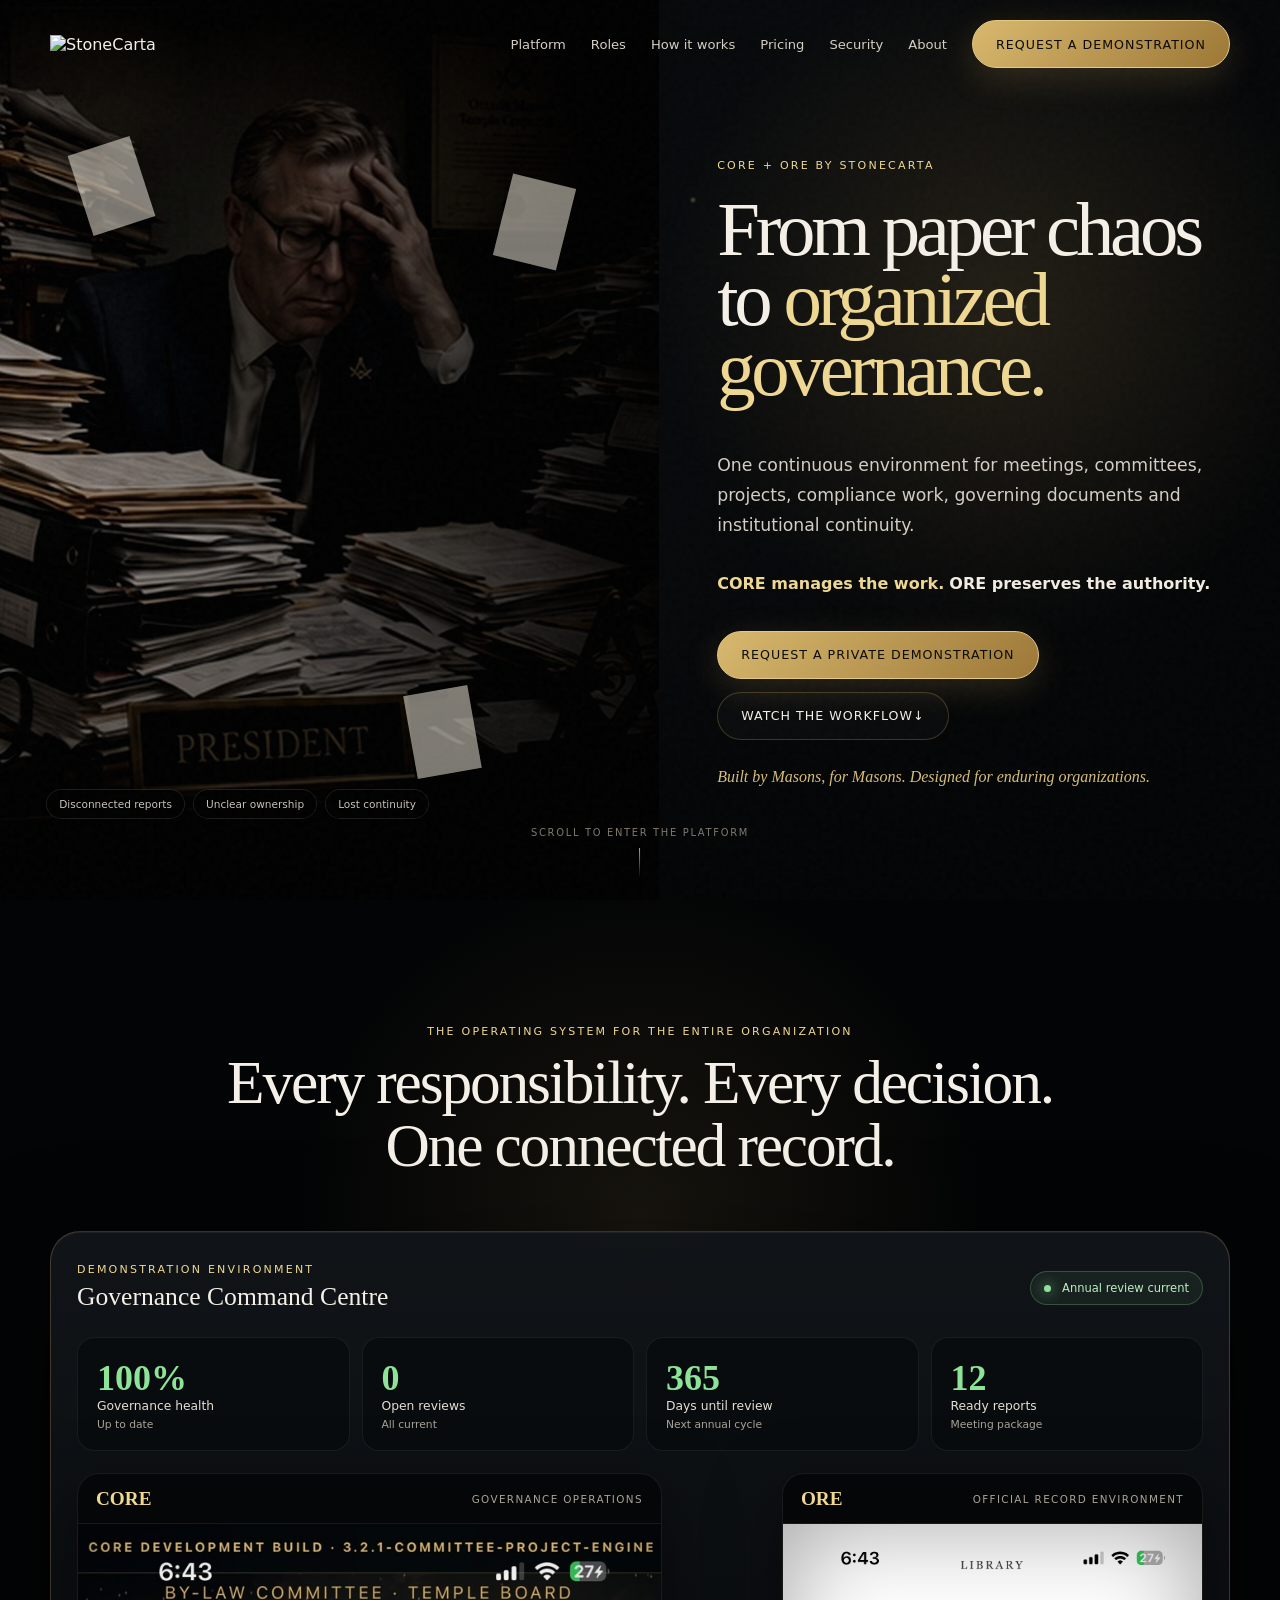
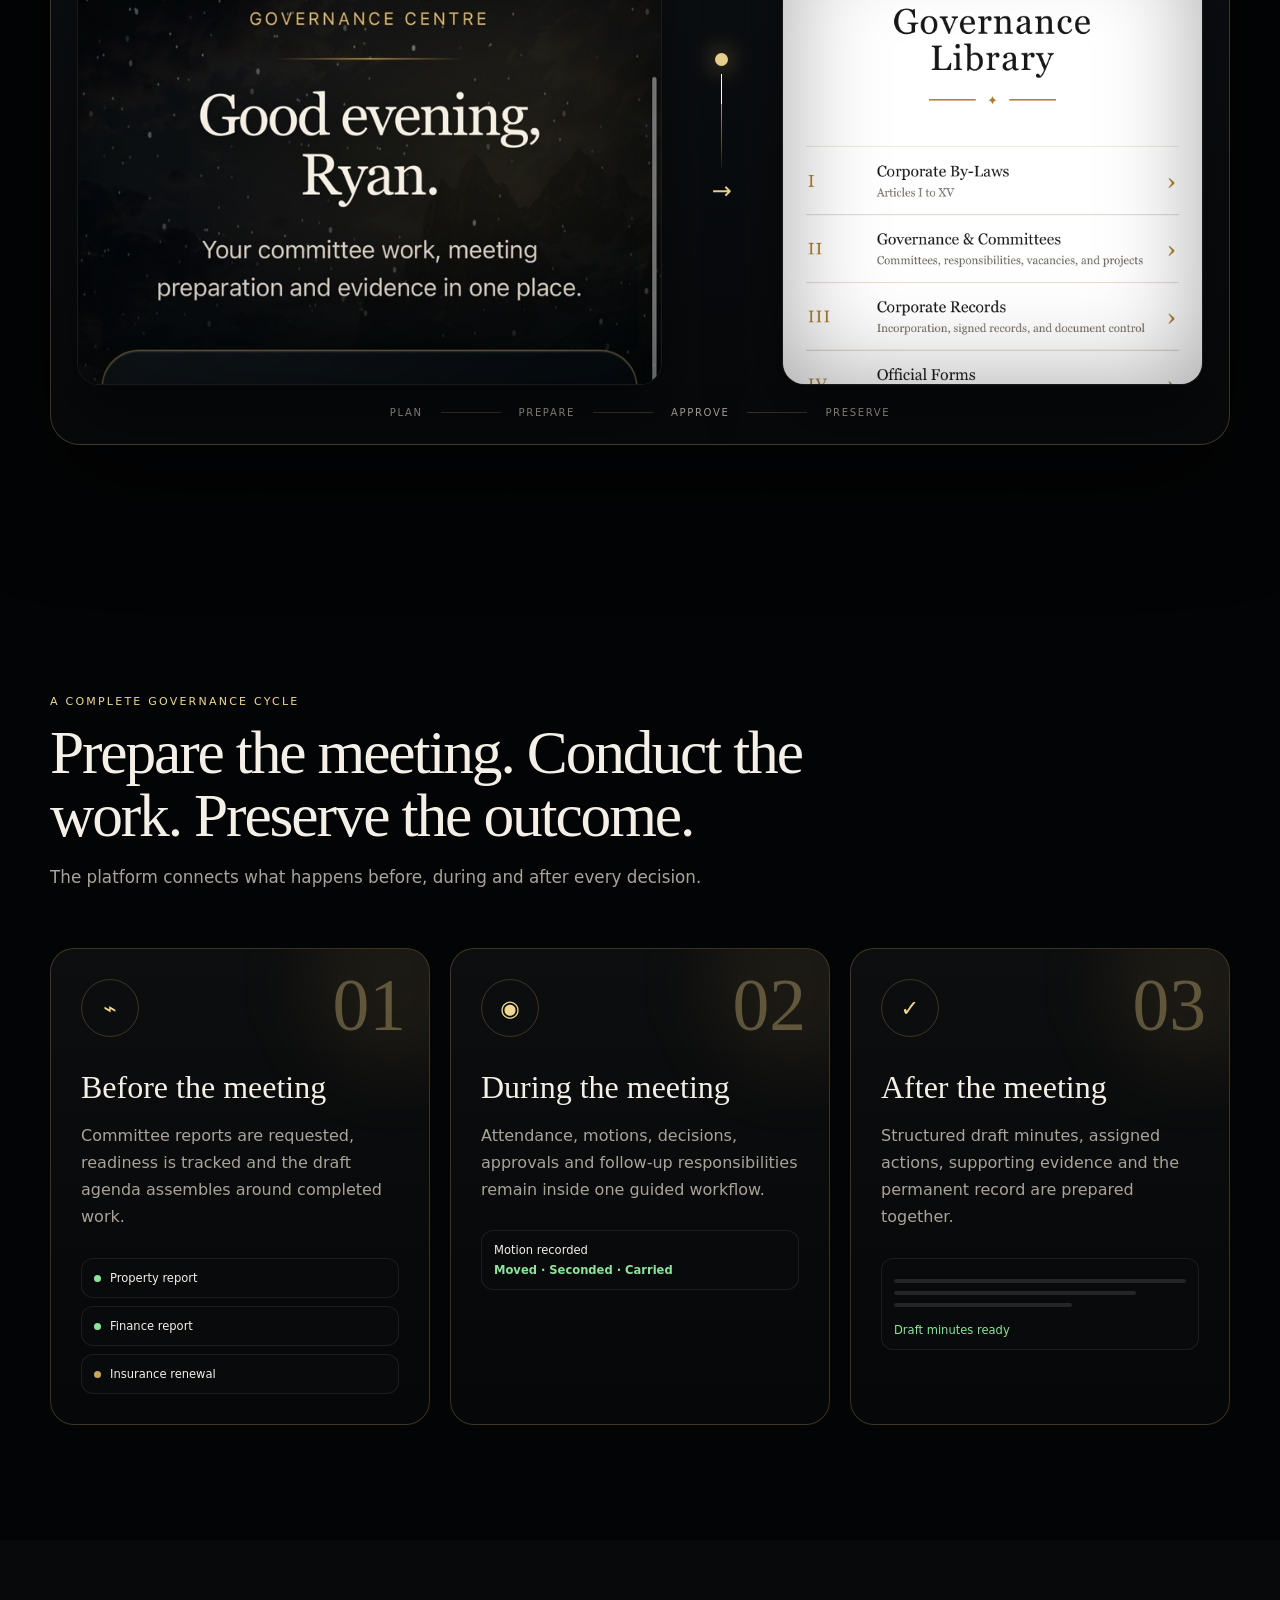
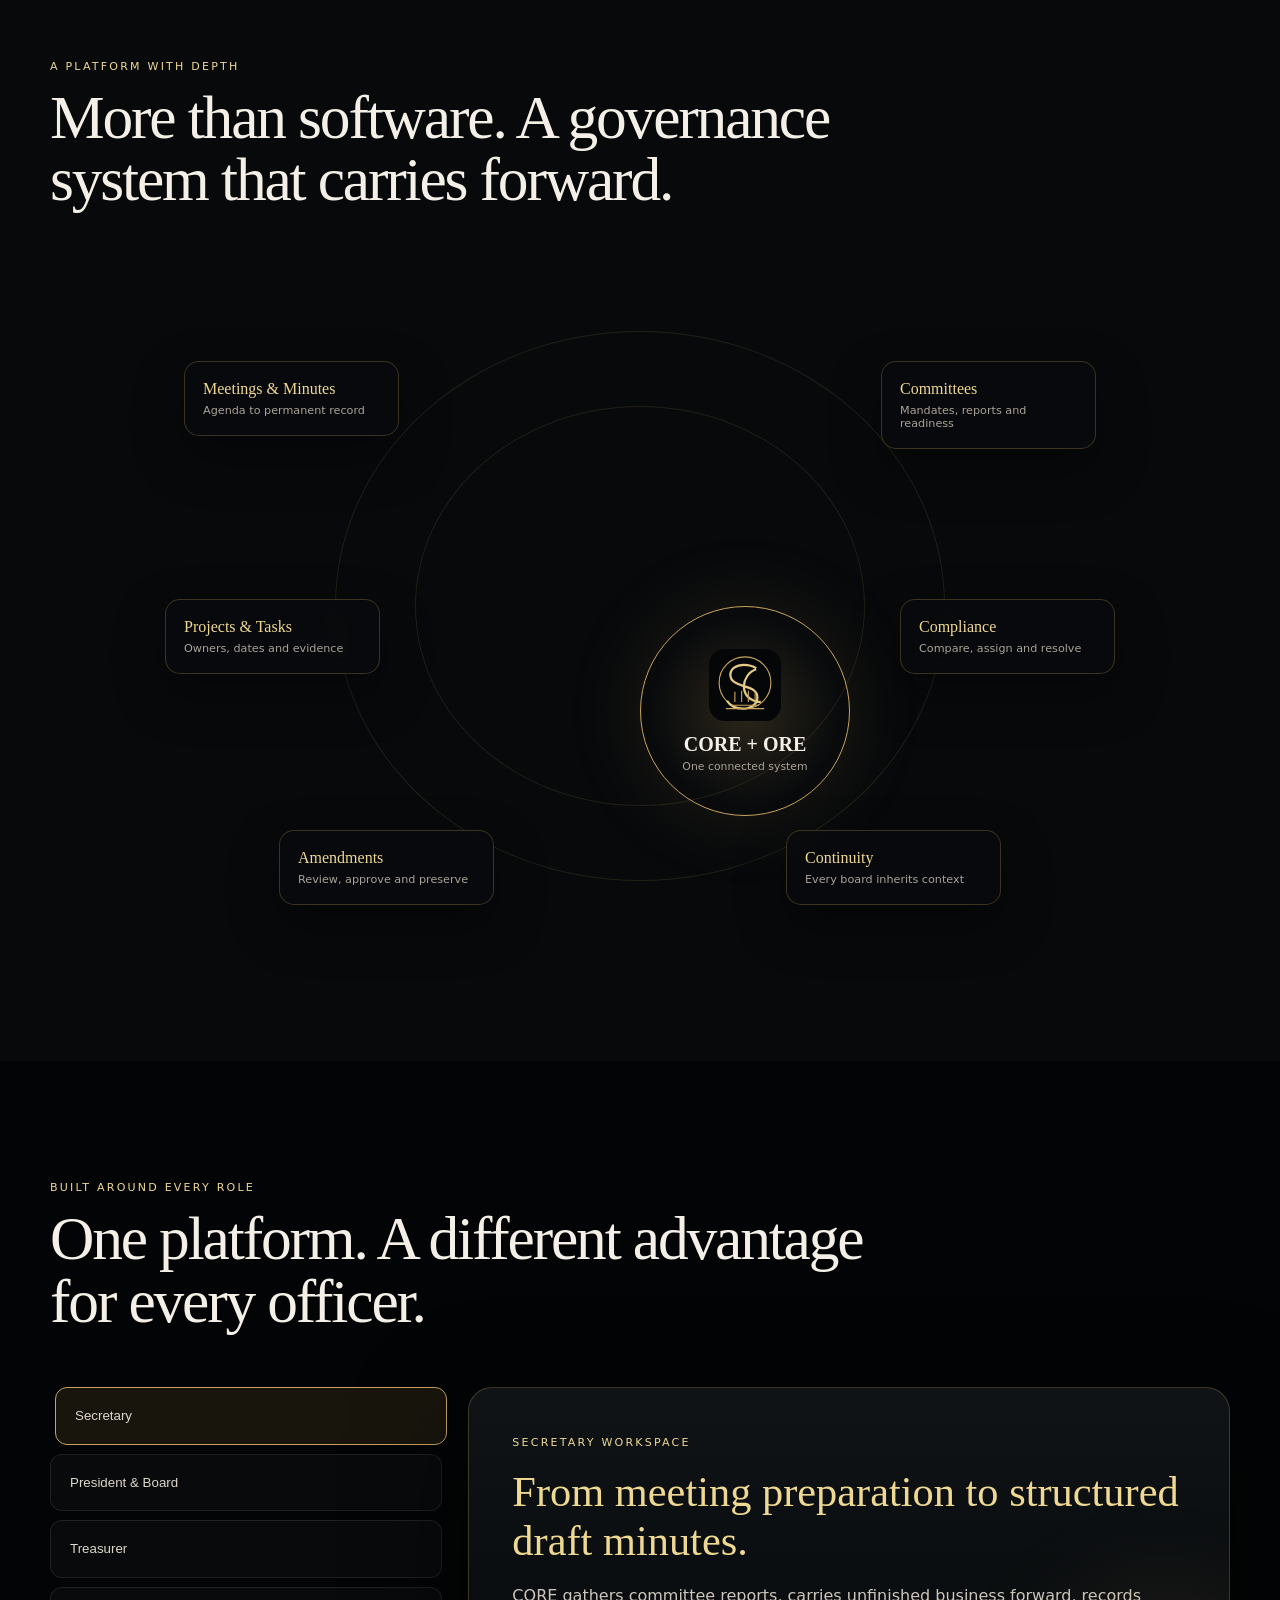
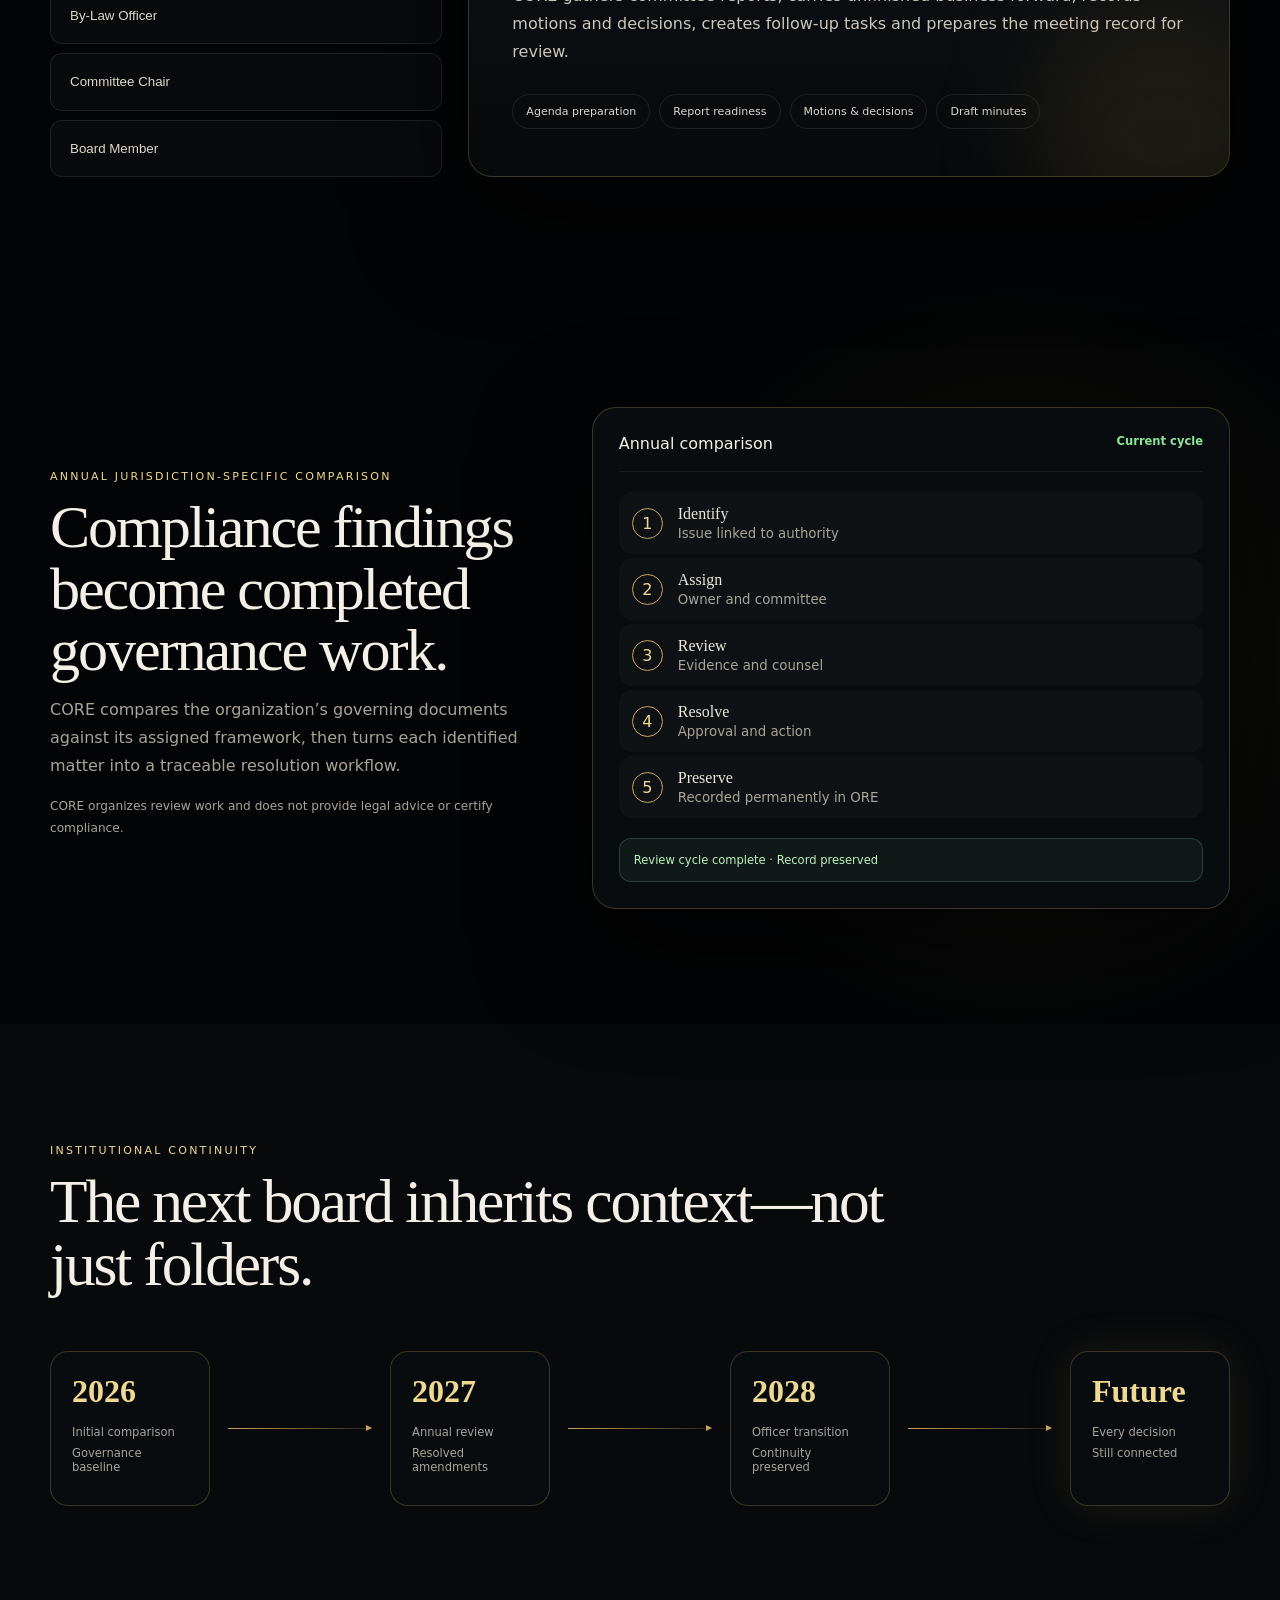
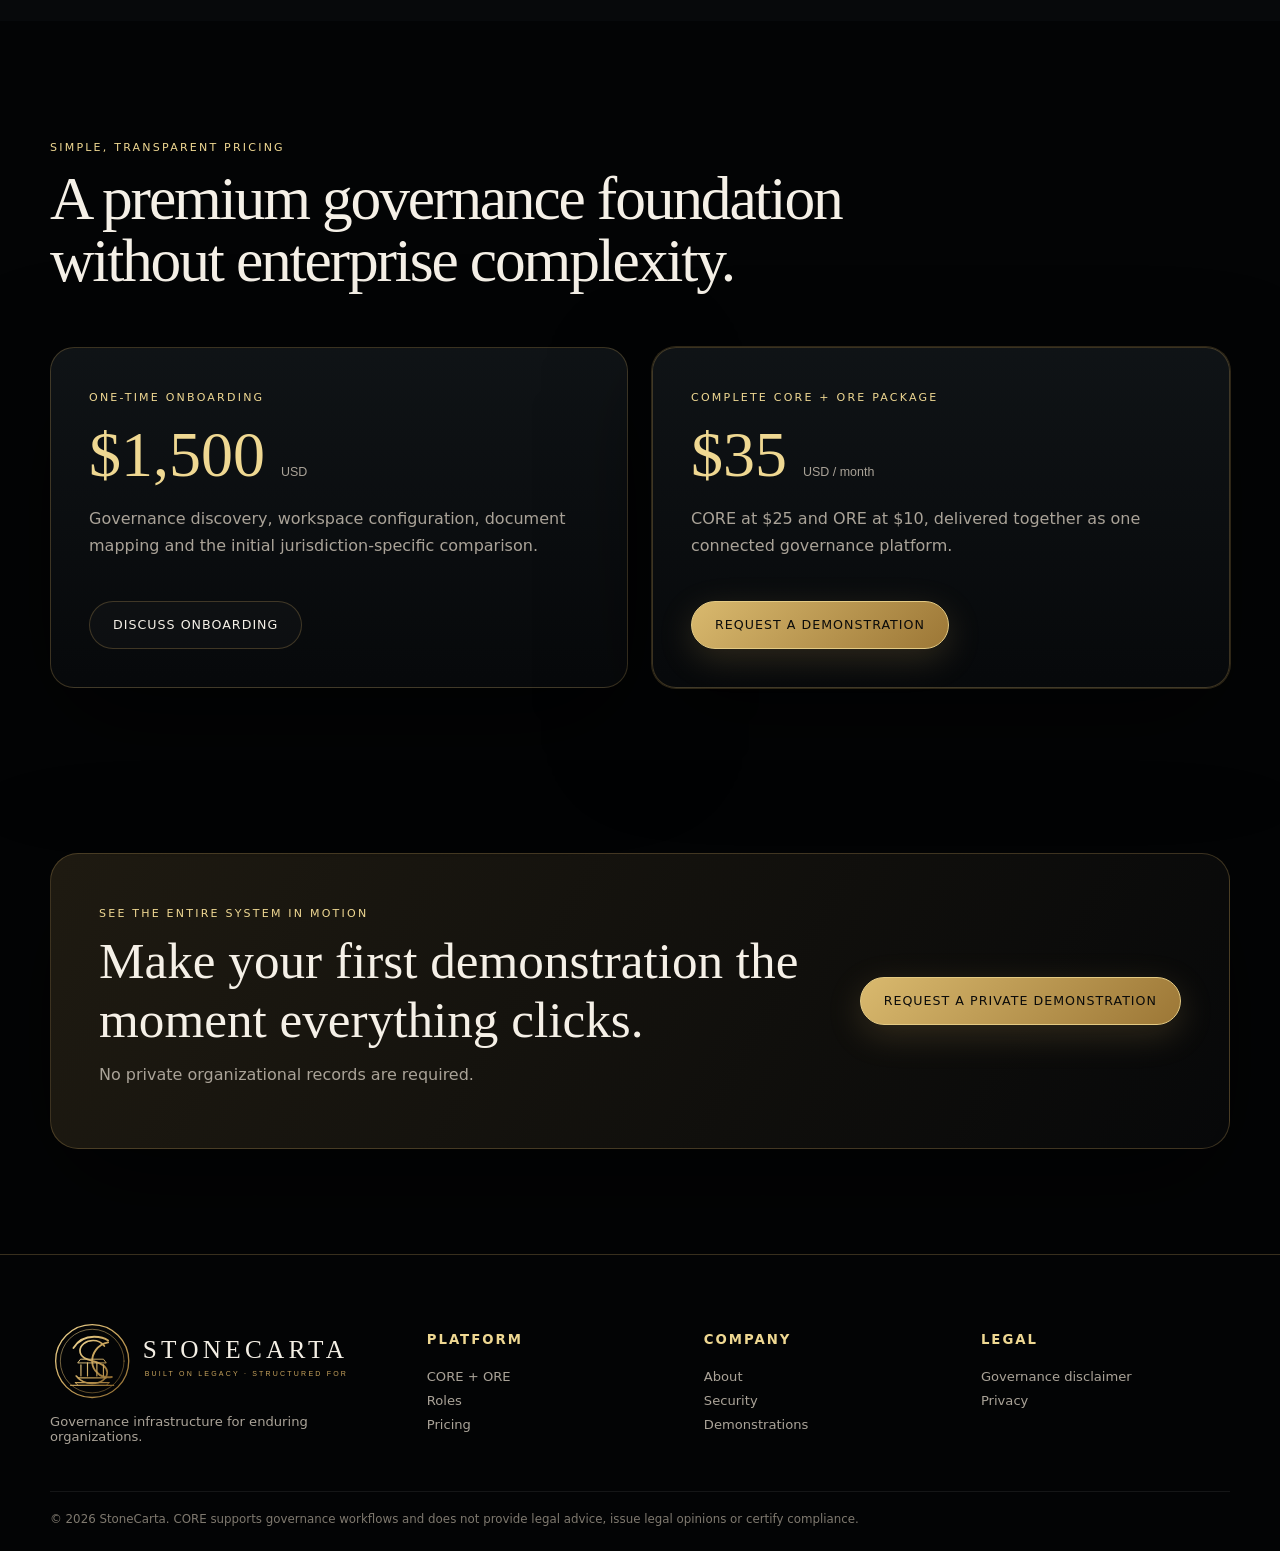
==== commit b3ed6dcd: "Change logo format from SVG to PNG Updated the logo image in the site header from SVG to PNG format." ====
--- a/index.html
+++ b/index.html
@@ -1,6 +1,6 @@
 <!doctype html><html lang="en"><head><meta charset="utf-8"><meta name="viewport" content="width=device-width,initial-scale=1"><meta name="description" content="StoneCarta develops CORE and ORE: continuous governance infrastructure for not-for-profit organizations."><title>StoneCarta | CORE + ORE</title><link rel="icon" href="assets/favicon.svg"><link rel="stylesheet" href="styles.css"></head><body>
 <div class="progress-bar" aria-hidden="true"></div>
-<header class="site-header"><div class="container nav"><a class="brand" href="index.html"><img src="assets/stonecarta-mark.svg" alt="StoneCarta"></a><nav class="nav-links"><a href="platform.html">Platform</a><a href="#roles">Roles</a><a href="#journey">How it works</a><a href="pricing.html">Pricing</a><a href="security.html">Security</a><a href="about.html">About</a><a class="btn btn-primary" href="demo.html">Request a Demonstration</a></nav><button class="menu-btn" aria-label="Open menu" aria-expanded="false"><span></span><span></span></button></div></header>
+<header class="site-header"><div class="container nav"><a class="brand" href="index.html"><img src="assets/stonecarta-mark.png" alt="StoneCarta"></a><nav class="nav-links"><a href="platform.html">Platform</a><a href="#roles">Roles</a><a href="#journey">How it works</a><a href="pricing.html">Pricing</a><a href="security.html">Security</a><a href="about.html">About</a><a class="btn btn-primary" href="demo.html">Request a Demonstration</a></nav><button class="menu-btn" aria-label="Open menu" aria-expanded="false"><span></span><span></span></button></div></header>
 <main>
 <section class="hero cinematic" id="top"><div class="hero-atmosphere" aria-hidden="true"><i></i><i></i><i></i></div><div class="hero-grid"><div class="hero-photo reveal-left" aria-label="Governance officer surrounded by paper records"><div class="paper paper-a"></div><div class="paper paper-b"></div><div class="paper paper-c"></div><div class="chaos-label"><span>Disconnected reports</span><span>Unclear ownership</span><span>Lost continuity</span></div></div><div class="hero-copy"><span class="eyebrow hero-kicker">CORE + ORE by StoneCarta</span><h1><span class="line">From paper chaos</span><span class="line">to <em>organized governance.</em></span></h1><p class="hero-lead">One continuous environment for meetings, committees, projects, compliance work, governing documents and institutional continuity.</p><p class="hero-rule"><strong>CORE manages the work.</strong> <strong>ORE preserves the authority.</strong></p><div class="hero-actions"><a class="btn btn-primary magnetic" href="demo.html">Request a Private Demonstration</a><a class="btn btn-secondary" href="#journey">Watch the workflow <span>↓</span></a></div><div class="mason-line">Built by Masons, for Masons. Designed for enduring organizations.</div></div></div><div class="hero-scroll">Scroll to enter the platform <span></span></div></section>
 
